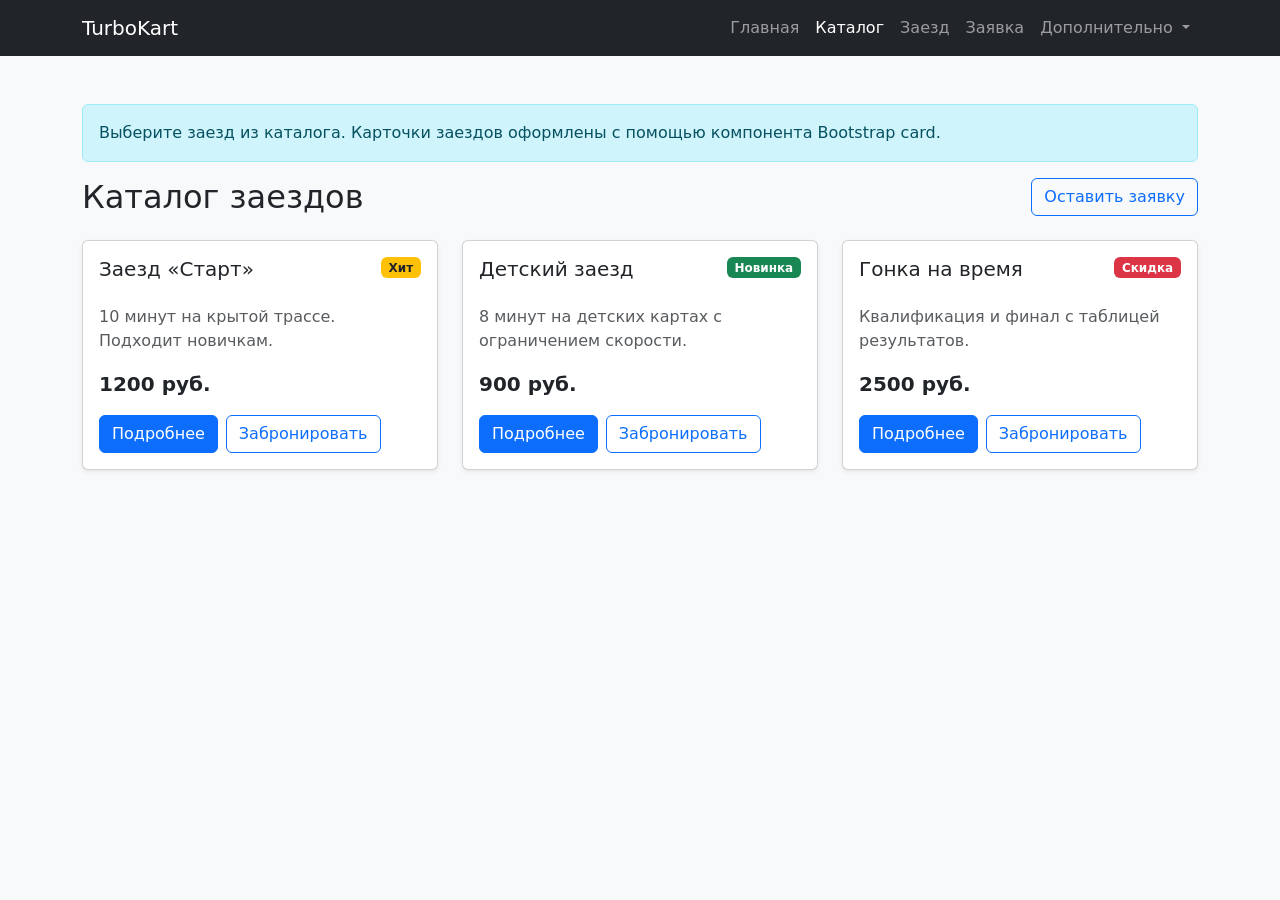
==== catalog.html @ 8044ff86 "feat: add Bootstrap components pages" ====
<!DOCTYPE html>
<html lang="ru">
<head>
  <meta charset="UTF-8">
  <meta name="viewport" content="width=device-width, initial-scale=1.0">
  <title>Каталог — TurboKart</title>

  <link
    href="https://cdn.jsdelivr.net/npm/bootstrap@5.3.8/dist/css/bootstrap.min.css"
    rel="stylesheet"
  >
  <link rel="stylesheet" href="css/custom.css">
</head>
<body class="bg-light">
  <nav class="navbar navbar-expand-lg navbar-dark bg-dark">
    <div class="container">
      <a class="navbar-brand" href="index.html">TurboKart</a>

      <button
        class="navbar-toggler"
        type="button"
        data-bs-toggle="collapse"
        data-bs-target="#mainNavbar"
        aria-controls="mainNavbar"
        aria-expanded="false"
        aria-label="Переключить навигацию"
      >
        <span class="navbar-toggler-icon"></span>
      </button>

      <div class="collapse navbar-collapse" id="mainNavbar">
        <ul class="navbar-nav ms-auto">
          <li class="nav-item">
            <a class="nav-link" href="index.html">Главная</a>
          </li>
          <li class="nav-item">
            <a class="nav-link active" aria-current="page" href="catalog.html">Каталог</a>
          </li>
          <li class="nav-item">
            <a class="nav-link" href="product.html">Заезд</a>
          </li>
          <li class="nav-item">
            <a class="nav-link" href="order.html">Заявка</a>
          </li>

          <li class="nav-item dropdown">
            <a
              class="nav-link dropdown-toggle"
              href="#"
              role="button"
              data-bs-toggle="dropdown"
              aria-expanded="false"
            >
              Дополнительно
            </a>
            <ul class="dropdown-menu">
              <li><a class="dropdown-item" href="catalog.html">Все заезды</a></li>
              <li><a class="dropdown-item" href="order.html">Оформить заявку</a></li>
              <li><a class="dropdown-item" href="index.html#popular">Популярное</a></li>
            </ul>
          </li>
        </ul>
      </div>
    </div>
  </nav>

  <main class="container my-5">
    <div class="alert alert-info" role="alert">
      Выберите заезд из каталога. Карточки заездов оформлены с помощью компонента Bootstrap card.
    </div>

    <div class="d-flex justify-content-between align-items-center mb-4">
      <h1 class="h2 mb-0">Каталог заездов</h1>
      <a class="btn btn-outline-primary" href="order.html">
        Оставить заявку
      </a>
    </div>

    <div class="row g-4">
        <div class="col-12 col-md-6 col-lg-4">
          <div class="card h-100 shadow-sm">
            <div class="card-body d-flex flex-column">
              <div class="d-flex justify-content-between align-items-start mb-3">
                <h2 class="card-title h5">Заезд «Старт»</h2>
                <span class="badge bg-warning text-dark">Хит</span>
              </div>

              <p class="card-text text-muted">
                10 минут на крытой трассе. Подходит новичкам.
              </p>

              <p class="fw-bold fs-5 mt-auto">1200 руб.</p>

              <div class="d-flex gap-2">
                <a class="btn btn-primary" href="product.html">Подробнее</a>
                <button
                  class="btn btn-outline-primary"
                  type="button"
                  data-bs-toggle="modal"
                  data-bs-target="#orderModal"
                >
                  Забронировать
                </button>
              </div>
            </div>
          </div>
        </div>
        <div class="col-12 col-md-6 col-lg-4">
          <div class="card h-100 shadow-sm">
            <div class="card-body d-flex flex-column">
              <div class="d-flex justify-content-between align-items-start mb-3">
                <h2 class="card-title h5">Детский заезд</h2>
                <span class="badge bg-success">Новинка</span>
              </div>

              <p class="card-text text-muted">
                8 минут на детских картах с ограничением скорости.
              </p>

              <p class="fw-bold fs-5 mt-auto">900 руб.</p>

              <div class="d-flex gap-2">
                <a class="btn btn-primary" href="product.html">Подробнее</a>
                <button
                  class="btn btn-outline-primary"
                  type="button"
                  data-bs-toggle="modal"
                  data-bs-target="#orderModal"
                >
                  Забронировать
                </button>
              </div>
            </div>
          </div>
        </div>
        <div class="col-12 col-md-6 col-lg-4">
          <div class="card h-100 shadow-sm">
            <div class="card-body d-flex flex-column">
              <div class="d-flex justify-content-between align-items-start mb-3">
                <h2 class="card-title h5">Гонка на время</h2>
                <span class="badge bg-danger">Скидка</span>
              </div>

              <p class="card-text text-muted">
                Квалификация и финал с таблицей результатов.
              </p>

              <p class="fw-bold fs-5 mt-auto">2500 руб.</p>

              <div class="d-flex gap-2">
                <a class="btn btn-primary" href="product.html">Подробнее</a>
                <button
                  class="btn btn-outline-primary"
                  type="button"
                  data-bs-toggle="modal"
                  data-bs-target="#orderModal"
                >
                  Забронировать
                </button>
              </div>
            </div>
          </div>
        </div>
    </div>
  </main>

  <div
    class="modal fade"
    id="orderModal"
    tabindex="-1"
    aria-labelledby="orderModalLabel"
    aria-hidden="true"
  >
    <div class="modal-dialog">
      <div class="modal-content">
        <div class="modal-header">
          <h2 class="modal-title h5" id="orderModalLabel">
            Быстрая заявка
          </h2>
          <button
            type="button"
            class="btn-close"
            data-bs-dismiss="modal"
            aria-label="Закрыть"
          ></button>
        </div>

        <div class="modal-body">
          <p class="text-muted">
            Оставьте контактные данные, и администратор свяжется с вами для подтверждения заезда.
          </p>

          <form>
            <div class="mb-3">
              <label for="modal-name" class="form-label">Имя</label>
              <input id="modal-name" type="text" class="form-control" required>
            </div>

            <div class="mb-3">
              <label for="modal-phone" class="form-label">Телефон</label>
              <input id="modal-phone" type="tel" class="form-control" required>
            </div>

            <div class="form-check mb-3">
              <input id="modal-agree" class="form-check-input" type="checkbox" required>
              <label class="form-check-label" for="modal-agree">
                Согласен на обработку данных
              </label>
            </div>
          </form>
        </div>

        <div class="modal-footer">
          <button type="button" class="btn btn-secondary" data-bs-dismiss="modal">
            Закрыть
          </button>
          <button type="button" class="btn btn-primary">
            Отправить
          </button>
        </div>
      </div>
    </div>
  </div>

  <script
    src="https://cdn.jsdelivr.net/npm/bootstrap@5.3.8/dist/js/bootstrap.bundle.min.js">
  </script>
</body>
</html>
---- css/custom.css ----
body {
  min-height: 100vh;
}

.placeholder-box {
  min-height: 240px;
}

.placeholder-image {
  min-height: 320px;
}

.card-img-top {
  height: 180px;
  object-fit: cover;
}
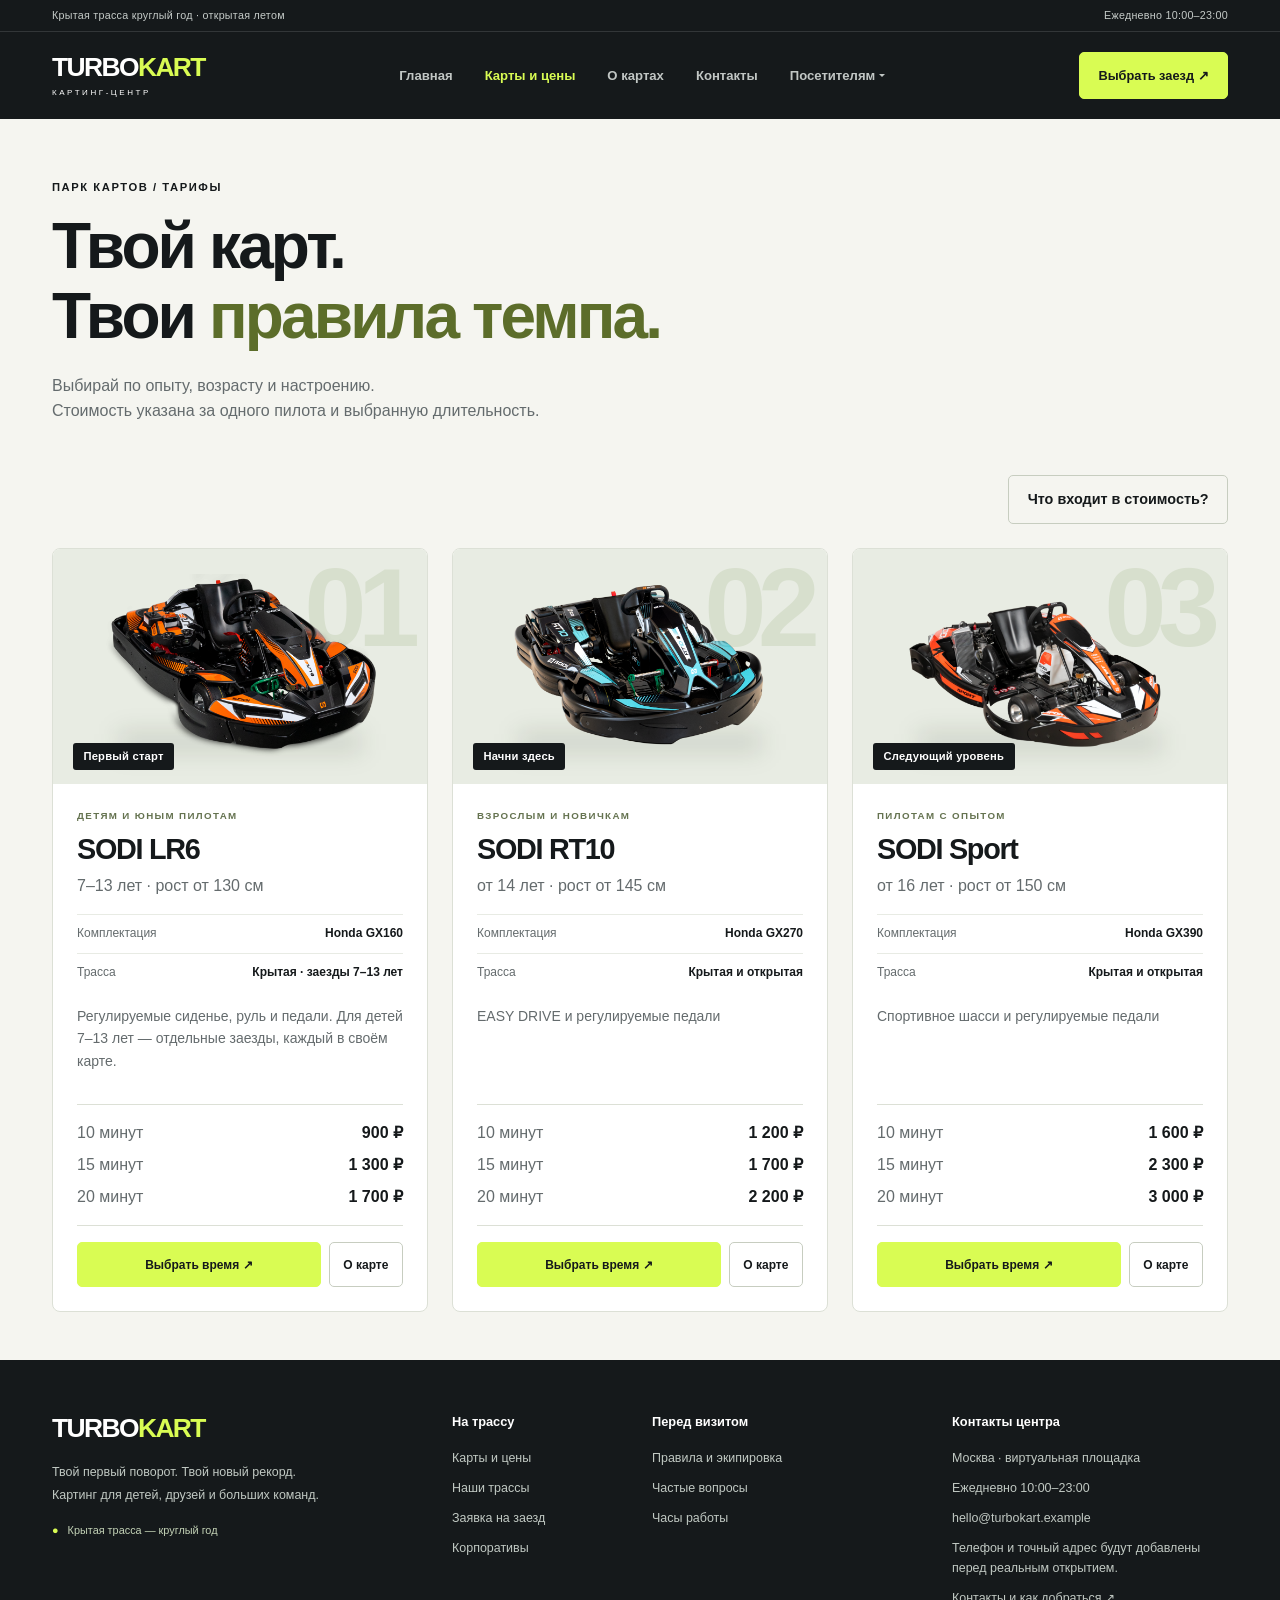
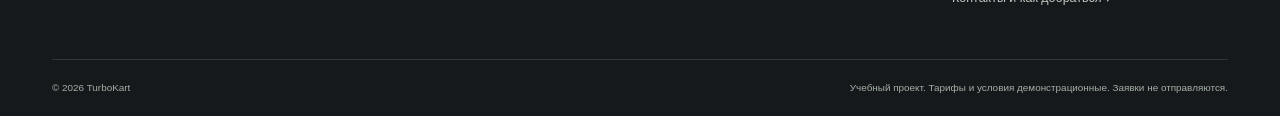
==== commit 20ebeeb5: "Доработать TurboKart: страницы, оформление и форму заявки" ====
--- a/catalog.html
+++ b/catalog.html
@@ -1,229 +1,254 @@
 <!DOCTYPE html>
 <html lang="ru">
 <head>
-  <meta charset="UTF-8">
-  <meta name="viewport" content="width=device-width, initial-scale=1.0">
-  <title>Каталог — TurboKart</title>
-
-  <link
-    href="https://cdn.jsdelivr.net/npm/bootstrap@5.3.8/dist/css/bootstrap.min.css"
-    rel="stylesheet"
-  >
-  <link rel="stylesheet" href="css/custom.css">
+<meta charset="UTF-8">
+<meta name="viewport" content="width=device-width, initial-scale=1">
+<meta name="description" content="TurboKart — карты для детей и взрослых, трассы и понятные тарифы за время заезда. Учебный проект.">
+<title>Карты и цены — TurboKart</title>
+<link rel="stylesheet" href="https://cdn.jsdelivr.net/npm/bootstrap@5.3.8/dist/css/bootstrap.min.css">
+<link rel="stylesheet" href="css/custom.css?v=20261109f">
 </head>
-<body class="bg-light">
-  <nav class="navbar navbar-expand-lg navbar-dark bg-dark">
-    <div class="container">
-      <a class="navbar-brand" href="index.html">TurboKart</a>
-
-      <button
-        class="navbar-toggler"
-        type="button"
-        data-bs-toggle="collapse"
-        data-bs-target="#mainNavbar"
-        aria-controls="mainNavbar"
-        aria-expanded="false"
-        aria-label="Переключить навигацию"
-      >
-        <span class="navbar-toggler-icon"></span>
-      </button>
-
-      <div class="collapse navbar-collapse" id="mainNavbar">
-        <ul class="navbar-nav ms-auto">
-          <li class="nav-item">
-            <a class="nav-link" href="index.html">Главная</a>
-          </li>
-          <li class="nav-item">
-            <a class="nav-link active" aria-current="page" href="catalog.html">Каталог</a>
-          </li>
-          <li class="nav-item">
-            <a class="nav-link" href="product.html">Заезд</a>
-          </li>
-          <li class="nav-item">
-            <a class="nav-link" href="order.html">Заявка</a>
-          </li>
-
-          <li class="nav-item dropdown">
-            <a
-              class="nav-link dropdown-toggle"
-              href="#"
-              role="button"
-              data-bs-toggle="dropdown"
-              aria-expanded="false"
-            >
-              Дополнительно
-            </a>
-            <ul class="dropdown-menu">
-              <li><a class="dropdown-item" href="catalog.html">Все заезды</a></li>
-              <li><a class="dropdown-item" href="order.html">Оформить заявку</a></li>
-              <li><a class="dropdown-item" href="index.html#popular">Популярное</a></li>
-            </ul>
-          </li>
-        </ul>
-      </div>
-    </div>
-  </nav>
-
-  <main class="container my-5">
-    <div class="alert alert-info" role="alert">
-      Выберите заезд из каталога. Карточки заездов оформлены с помощью компонента Bootstrap card.
-    </div>
-
-    <div class="d-flex justify-content-between align-items-center mb-4">
-      <h1 class="h2 mb-0">Каталог заездов</h1>
-      <a class="btn btn-outline-primary" href="order.html">
-        Оставить заявку
-      </a>
-    </div>
-
-    <div class="row g-4">
-        <div class="col-12 col-md-6 col-lg-4">
-          <div class="card h-100 shadow-sm">
-            <div class="card-body d-flex flex-column">
-              <div class="d-flex justify-content-between align-items-start mb-3">
-                <h2 class="card-title h5">Заезд «Старт»</h2>
-                <span class="badge bg-warning text-dark">Хит</span>
-              </div>
-
-              <p class="card-text text-muted">
-                10 минут на крытой трассе. Подходит новичкам.
-              </p>
-
-              <p class="fw-bold fs-5 mt-auto">1200 руб.</p>
-
-              <div class="d-flex gap-2">
-                <a class="btn btn-primary" href="product.html">Подробнее</a>
-                <button
-                  class="btn btn-outline-primary"
-                  type="button"
-                  data-bs-toggle="modal"
-                  data-bs-target="#orderModal"
-                >
-                  Забронировать
-                </button>
-              </div>
-            </div>
-          </div>
-        </div>
-        <div class="col-12 col-md-6 col-lg-4">
-          <div class="card h-100 shadow-sm">
-            <div class="card-body d-flex flex-column">
-              <div class="d-flex justify-content-between align-items-start mb-3">
-                <h2 class="card-title h5">Детский заезд</h2>
-                <span class="badge bg-success">Новинка</span>
-              </div>
-
-              <p class="card-text text-muted">
-                8 минут на детских картах с ограничением скорости.
-              </p>
-
-              <p class="fw-bold fs-5 mt-auto">900 руб.</p>
-
-              <div class="d-flex gap-2">
-                <a class="btn btn-primary" href="product.html">Подробнее</a>
-                <button
-                  class="btn btn-outline-primary"
-                  type="button"
-                  data-bs-toggle="modal"
-                  data-bs-target="#orderModal"
-                >
-                  Забронировать
-                </button>
-              </div>
-            </div>
-          </div>
-        </div>
-        <div class="col-12 col-md-6 col-lg-4">
-          <div class="card h-100 shadow-sm">
-            <div class="card-body d-flex flex-column">
-              <div class="d-flex justify-content-between align-items-start mb-3">
-                <h2 class="card-title h5">Гонка на время</h2>
-                <span class="badge bg-danger">Скидка</span>
-              </div>
-
-              <p class="card-text text-muted">
-                Квалификация и финал с таблицей результатов.
-              </p>
-
-              <p class="fw-bold fs-5 mt-auto">2500 руб.</p>
-
-              <div class="d-flex gap-2">
-                <a class="btn btn-primary" href="product.html">Подробнее</a>
-                <button
-                  class="btn btn-outline-primary"
-                  type="button"
-                  data-bs-toggle="modal"
-                  data-bs-target="#orderModal"
-                >
-                  Забронировать
-                </button>
-              </div>
-            </div>
-          </div>
-        </div>
-    </div>
-  </main>
-
-  <div
-    class="modal fade"
-    id="orderModal"
-    tabindex="-1"
-    aria-labelledby="orderModalLabel"
-    aria-hidden="true"
-  >
-    <div class="modal-dialog">
-      <div class="modal-content">
-        <div class="modal-header">
-          <h2 class="modal-title h5" id="orderModalLabel">
-            Быстрая заявка
-          </h2>
-          <button
-            type="button"
-            class="btn-close"
-            data-bs-dismiss="modal"
-            aria-label="Закрыть"
-          ></button>
-        </div>
-
-        <div class="modal-body">
-          <p class="text-muted">
-            Оставьте контактные данные, и администратор свяжется с вами для подтверждения заезда.
-          </p>
-
-          <form>
-            <div class="mb-3">
-              <label for="modal-name" class="form-label">Имя</label>
-              <input id="modal-name" type="text" class="form-control" required>
-            </div>
-
-            <div class="mb-3">
-              <label for="modal-phone" class="form-label">Телефон</label>
-              <input id="modal-phone" type="tel" class="form-control" required>
-            </div>
-
-            <div class="form-check mb-3">
-              <input id="modal-agree" class="form-check-input" type="checkbox" required>
-              <label class="form-check-label" for="modal-agree">
-                Согласен на обработку данных
-              </label>
-            </div>
-          </form>
-        </div>
-
-        <div class="modal-footer">
-          <button type="button" class="btn btn-secondary" data-bs-dismiss="modal">
-            Закрыть
-          </button>
-          <button type="button" class="btn btn-primary">
-            Отправить
-          </button>
-        </div>
-      </div>
-    </div>
-  </div>
-
-  <script
-    src="https://cdn.jsdelivr.net/npm/bootstrap@5.3.8/dist/js/bootstrap.bundle.min.js">
-  </script>
+<body>
+<a class="skip-link" href="#main">К содержанию</a>
+<header class="site-header">
+<div class="topline">
+<div class="container d-flex flex-wrap justify-content-between gap-2">
+<span>Крытая трасса круглый год · открытая летом</span>
+<span>Ежедневно 10:00–23:00</span>
+</div>
+</div>
+<nav class="navbar navbar-expand-lg navbar-dark">
+<div class="container">
+<a class="navbar-brand brand" href="index.html">TURBO<span>KART</span>
+<small>КАРТИНГ-ЦЕНТР</small>
+</a>
+<button class="navbar-toggler" type="button" data-bs-toggle="collapse" data-bs-target="#mainNavbar" aria-controls="mainNavbar" aria-expanded="false" aria-label="Открыть меню">
+<span class="navbar-toggler-icon">
+</span>
+</button>
+<div class="collapse navbar-collapse" id="mainNavbar">
+<ul class="navbar-nav mx-auto gap-lg-3">
+<li class="nav-item">
+<a class="nav-link "  href="index.html">Главная</a>
+</li>
+<li class="nav-item">
+<a class="nav-link active" aria-current=page href="catalog.html">Карты и цены</a>
+</li>
+<li class="nav-item">
+<a class="nav-link "  href="product.html">О картах</a>
+</li>
+<li class="nav-item">
+<a class="nav-link "  href="contacts.html">Контакты</a>
+</li>
+<li class="nav-item dropdown">
+<button class="nav-link dropdown-toggle" type="button" data-bs-toggle="dropdown" aria-expanded="false">Посетителям</button>
+<ul class="dropdown-menu">
+<li>
+<a class="dropdown-item" href="index.html#tracks">Трассы</a>
+</li>
+<li>
+<a class="dropdown-item" href="contacts.html#rules">Правила и вопросы</a>
+</li>
+<li>
+<a class="dropdown-item" href="contacts.html#schedule">Часы работы</a>
+</li>
+</ul>
+</li>
+</ul>
+<a class="btn btn-primary" href="order.html">Выбрать заезд <span aria-hidden="true">↗</span>
+</a>
+</div>
+</div>
+</nav>
+</header>
+<main id="main">
+<section class="page-intro container">
+<p class="eyebrow">ПАРК КАРТОВ / ТАРИФЫ</p>
+<h1>Твой карт.<br>Твои <span>правила темпа.</span>
+</h1>
+<p class="lead text-secondary">Выбирай по опыту, возрасту и настроению.<br>Стоимость указана за одного пилота и выбранную длительность.</p>
+</section>
+<section class="container pb-5" id="prices">
+<div class="d-flex justify-content-end mb-4">
+<button type="button" class="btn btn-outline-dark" data-bs-toggle="modal" data-bs-target="#includedModal">Что входит в стоимость?</button>
+</div>
+<div class="row g-4">
+<div class="col-12 col-md-6 col-lg-4">
+<article class="card kart-card h-100" id="kart-lr6">
+<div class="kart-visual d-flex align-items-center justify-content-center">
+<span class="kart-number" aria-hidden="true">01</span>
+<img src="images/sodi-lr6.png" alt="SODI LR6, прокатный карт" loading="lazy">
+<span class="badge kart-badge">Первый старт</span>
+</div>
+<div class="card-body p-4 d-flex flex-column">
+<p class="eyebrow">Детям и юным пилотам</p>
+<h3 class="card-title">SODI LR6</h3>
+<p class="text-secondary">7–13 лет · рост от 130 см</p>
+<dl class="kart-specs">
+<div>
+<dt>Комплектация</dt>
+<dd>Honda GX160</dd>
+</div>
+<div>
+<dt>Трасса</dt>
+<dd>Крытая · заезды 7–13 лет</dd>
+</div>
+</dl>
+<p class="card-text small text-secondary">Регулируемые сиденье, руль и педали. Для детей 7–13 лет — отдельные заезды, каждый в своём карте.</p>
+<div class="mt-auto">
+<dl class="card-tariffs" aria-label="Стоимость за одного пилота">
+<div class="d-flex justify-content-between gap-2"><dt>10 минут</dt><dd data-price-kart="lr6" data-price-duration="10">900 ₽</dd></div>
+<div class="d-flex justify-content-between gap-2"><dt>15 минут</dt><dd data-price-kart="lr6" data-price-duration="15">1 300 ₽</dd></div>
+<div class="d-flex justify-content-between gap-2"><dt>20 минут</dt><dd data-price-kart="lr6" data-price-duration="20">1 700 ₽</dd></div>
+</dl>
+<div class="d-flex gap-2">
+<a class="btn btn-primary flex-grow-1" href="order.html?kart=lr6">Выбрать время ↗</a>
+<a class="btn btn-outline-dark" href="product.html?kart=lr6">О карте</a>
+</div>
+</div>
+</div>
+</article>
+</div>
+<div class="col-12 col-md-6 col-lg-4">
+<article class="card kart-card h-100" id="kart-rt10">
+<div class="kart-visual d-flex align-items-center justify-content-center">
+<span class="kart-number" aria-hidden="true">02</span>
+<img src="images/sodi-rt10.png" alt="SODI RT10, прокатный карт" loading="lazy">
+<span class="badge kart-badge">Начни здесь</span>
+</div>
+<div class="card-body p-4 d-flex flex-column">
+<p class="eyebrow">Взрослым и новичкам</p>
+<h3 class="card-title">SODI RT10</h3>
+<p class="text-secondary">от 14 лет · рост от 145 см</p>
+<dl class="kart-specs">
+<div>
+<dt>Комплектация</dt>
+<dd>Honda GX270</dd>
+</div>
+<div>
+<dt>Трасса</dt>
+<dd>Крытая и открытая</dd>
+</div>
+</dl>
+<p class="card-text small text-secondary">EASY DRIVE и регулируемые педали</p>
+<div class="mt-auto">
+<dl class="card-tariffs" aria-label="Стоимость за одного пилота">
+<div class="d-flex justify-content-between gap-2"><dt>10 минут</dt><dd data-price-kart="rt10" data-price-duration="10">1 200 ₽</dd></div>
+<div class="d-flex justify-content-between gap-2"><dt>15 минут</dt><dd data-price-kart="rt10" data-price-duration="15">1 700 ₽</dd></div>
+<div class="d-flex justify-content-between gap-2"><dt>20 минут</dt><dd data-price-kart="rt10" data-price-duration="20">2 200 ₽</dd></div>
+</dl>
+<div class="d-flex gap-2">
+<a class="btn btn-primary flex-grow-1" href="order.html?kart=rt10">Выбрать время ↗</a>
+<a class="btn btn-outline-dark" href="product.html?kart=rt10">О карте</a>
+</div>
+</div>
+</div>
+</article>
+</div>
+<div class="col-12 col-md-6 col-lg-4">
+<article class="card kart-card h-100" id="kart-sport">
+<div class="kart-visual d-flex align-items-center justify-content-center">
+<span class="kart-number" aria-hidden="true">03</span>
+<img src="images/sodi-sport.png" alt="SODI Sport, прокатный карт" loading="lazy">
+<span class="badge kart-badge">Следующий уровень</span>
+</div>
+<div class="card-body p-4 d-flex flex-column">
+<p class="eyebrow">Пилотам с опытом</p>
+<h3 class="card-title">SODI Sport</h3>
+<p class="text-secondary">от 16 лет · рост от 150 см</p>
+<dl class="kart-specs">
+<div>
+<dt>Комплектация</dt>
+<dd>Honda GX390</dd>
+</div>
+<div>
+<dt>Трасса</dt>
+<dd>Крытая и открытая</dd>
+</div>
+</dl>
+<p class="card-text small text-secondary">Спортивное шасси и регулируемые педали</p>
+<div class="mt-auto">
+<dl class="card-tariffs" aria-label="Стоимость за одного пилота">
+<div class="d-flex justify-content-between gap-2"><dt>10 минут</dt><dd data-price-kart="sport" data-price-duration="10">1 600 ₽</dd></div>
+<div class="d-flex justify-content-between gap-2"><dt>15 минут</dt><dd data-price-kart="sport" data-price-duration="15">2 300 ₽</dd></div>
+<div class="d-flex justify-content-between gap-2"><dt>20 минут</dt><dd data-price-kart="sport" data-price-duration="20">3 000 ₽</dd></div>
+</dl>
+<div class="d-flex gap-2">
+<a class="btn btn-primary flex-grow-1" href="order.html?kart=sport">Выбрать время ↗</a>
+<a class="btn btn-outline-dark" href="product.html?kart=sport">О карте</a>
+</div>
+</div>
+</div>
+</article>
+</div>
+</div>
+</section>
+<div class="modal fade" id="includedModal" tabindex="-1" aria-labelledby="includedTitle" aria-hidden="true">
+<div class="modal-dialog modal-dialog-centered">
+<div class="modal-content">
+<div class="modal-header">
+<h2 class="modal-title fs-4" id="includedTitle">На старт — без лишних забот</h2>
+<button class="btn-close" data-bs-dismiss="modal" aria-label="Закрыть" type="button">
+</button>
+</div>
+<div class="modal-body">
+<ul class="included-list">
+<li>Заезд на выбранном карте в течение 10, 15 или 20 минут.</li>
+<li>Инструктаж и настройка посадки перед заездом.</li>
+<li>Шлем и необходимая защитная экипировка.</li>
+</ul>
+<p>Инструктаж не сокращает оплаченные минуты на трассе. Приезжайте за 20 минут до старта.</p>
+</div>
+<div class="modal-footer">
+<a class="btn btn-primary" href="order.html">Выбрать заезд</a>
+</div>
+</div>
+</div>
+</div>
+</main>
+<footer class="site-footer">
+<div class="container">
+<div class="row g-4">
+<div class="col-12 col-lg-4">
+<a class="brand footer-brand" href="index.html">TURBO<span>KART</span>
+</a>
+<p class="mt-3 footer-description">Твой первый поворот. Твой новый рекорд.<br>Картинг для детей, друзей и больших команд.</p>
+<span class="availability">
+<span aria-hidden="true">●</span> Крытая трасса — круглый год</span>
+</div>
+<div class="col-6 col-lg-2">
+<h2>На трассу</h2>
+<a href="catalog.html">Карты и цены</a>
+<a href="index.html#tracks">Наши трассы</a>
+<a href="order.html">Заявка на заезд</a>
+<a href="index.html#events">Корпоративы</a>
+</div>
+<div class="col-6 col-lg-3">
+<h2>Перед визитом</h2>
+<a href="contacts.html#rules">Правила и экипировка</a>
+<a href="contacts.html#faq">Частые вопросы</a>
+<a href="contacts.html#schedule">Часы работы</a>
+</div>
+<div class="col-12 col-lg-3">
+<h2>Контакты центра</h2>
+<p>Москва · виртуальная площадка</p>
+<p>Ежедневно 10:00–23:00</p>
+<a href="mailto:hello@turbokart.example">hello@turbokart.example</a>
+<p class="small mt-2">Телефон и точный адрес будут добавлены перед реальным открытием.</p>
+<a href="contacts.html">Контакты и как добраться ↗</a>
+</div>
+</div>
+<div class="footer-bottom d-flex flex-wrap justify-content-between gap-2">
+<span>© 2026 TurboKart</span>
+<span>Учебный проект. Тарифы и условия демонстрационные. Заявки не отправляются.</span>
+</div>
+</div>
+</footer>
+<script src="https://cdn.jsdelivr.net/npm/bootstrap@5.3.8/dist/js/bootstrap.bundle.min.js">
+</script>
+<script src="js/karts.js?v=20261109c">
+</script>
+<script src="js/main.js?v=20261109d">
+</script>
 </body>
-</html>
+</html>
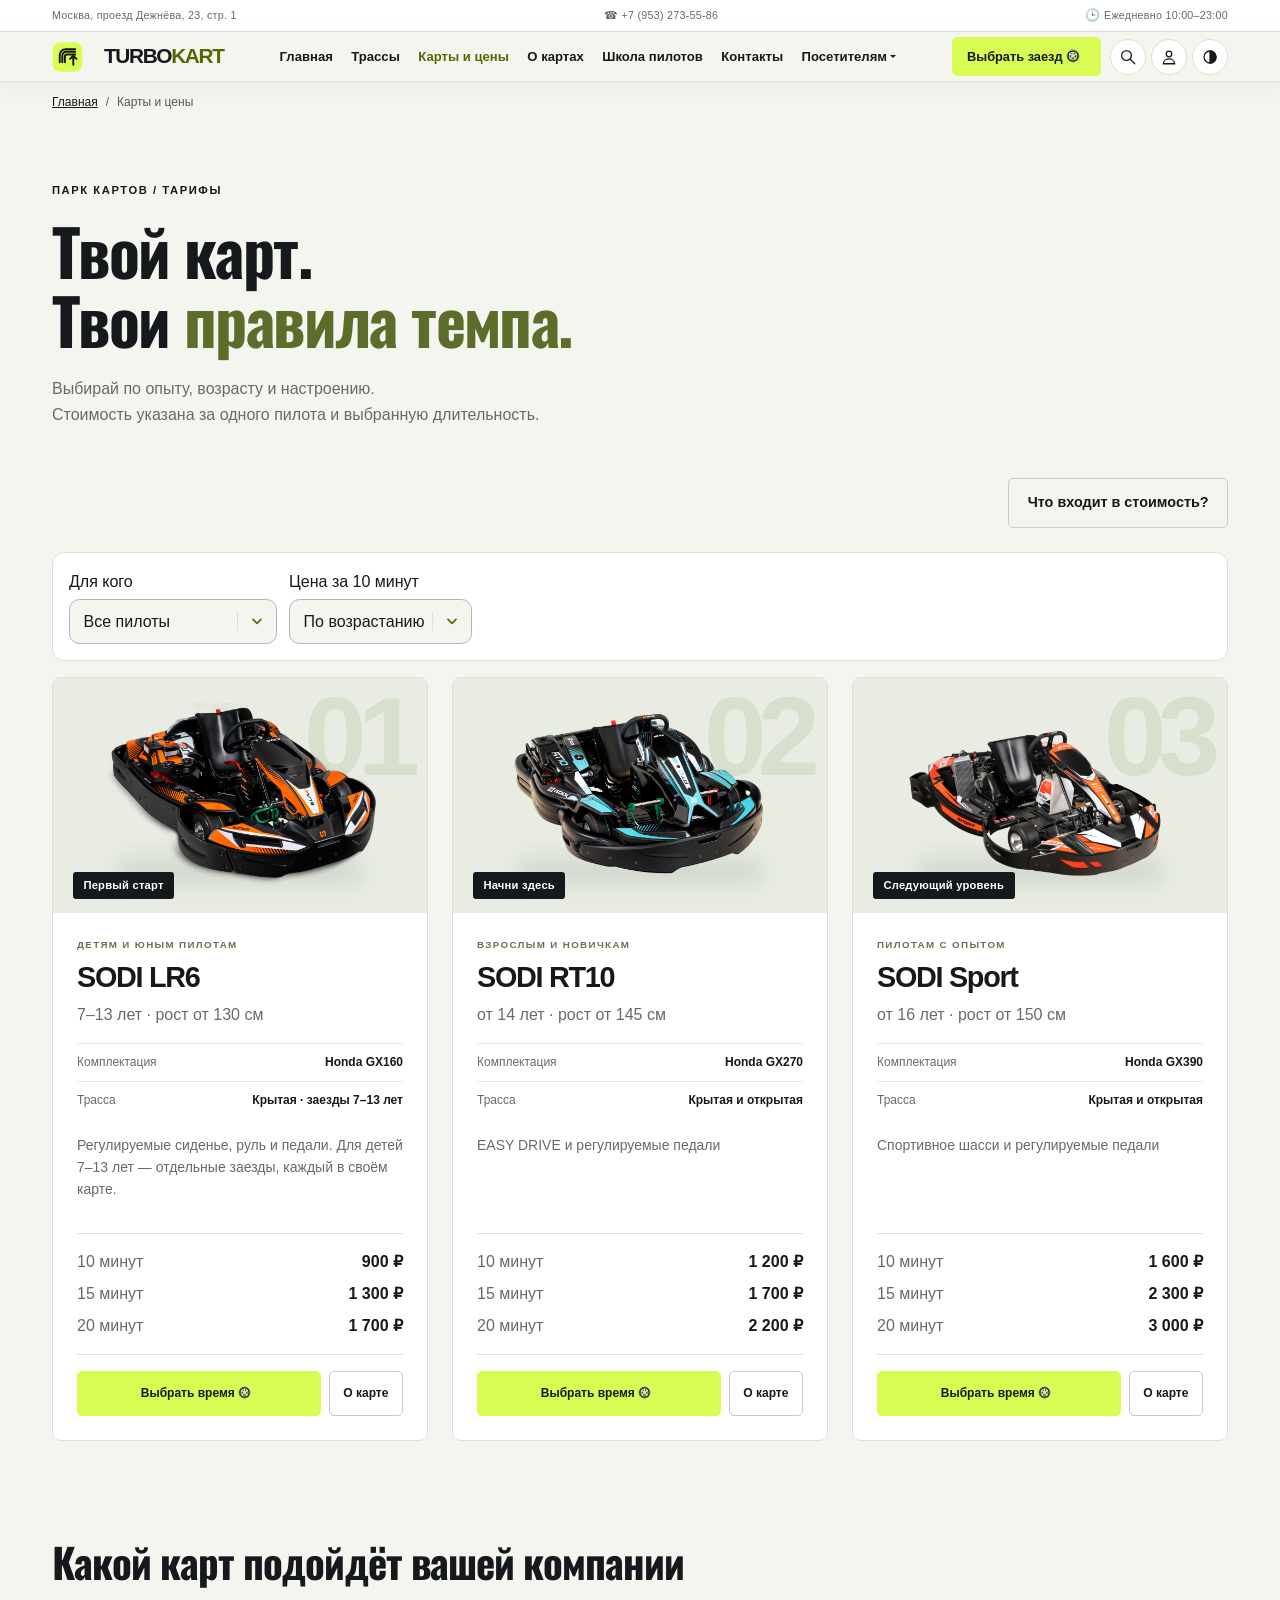
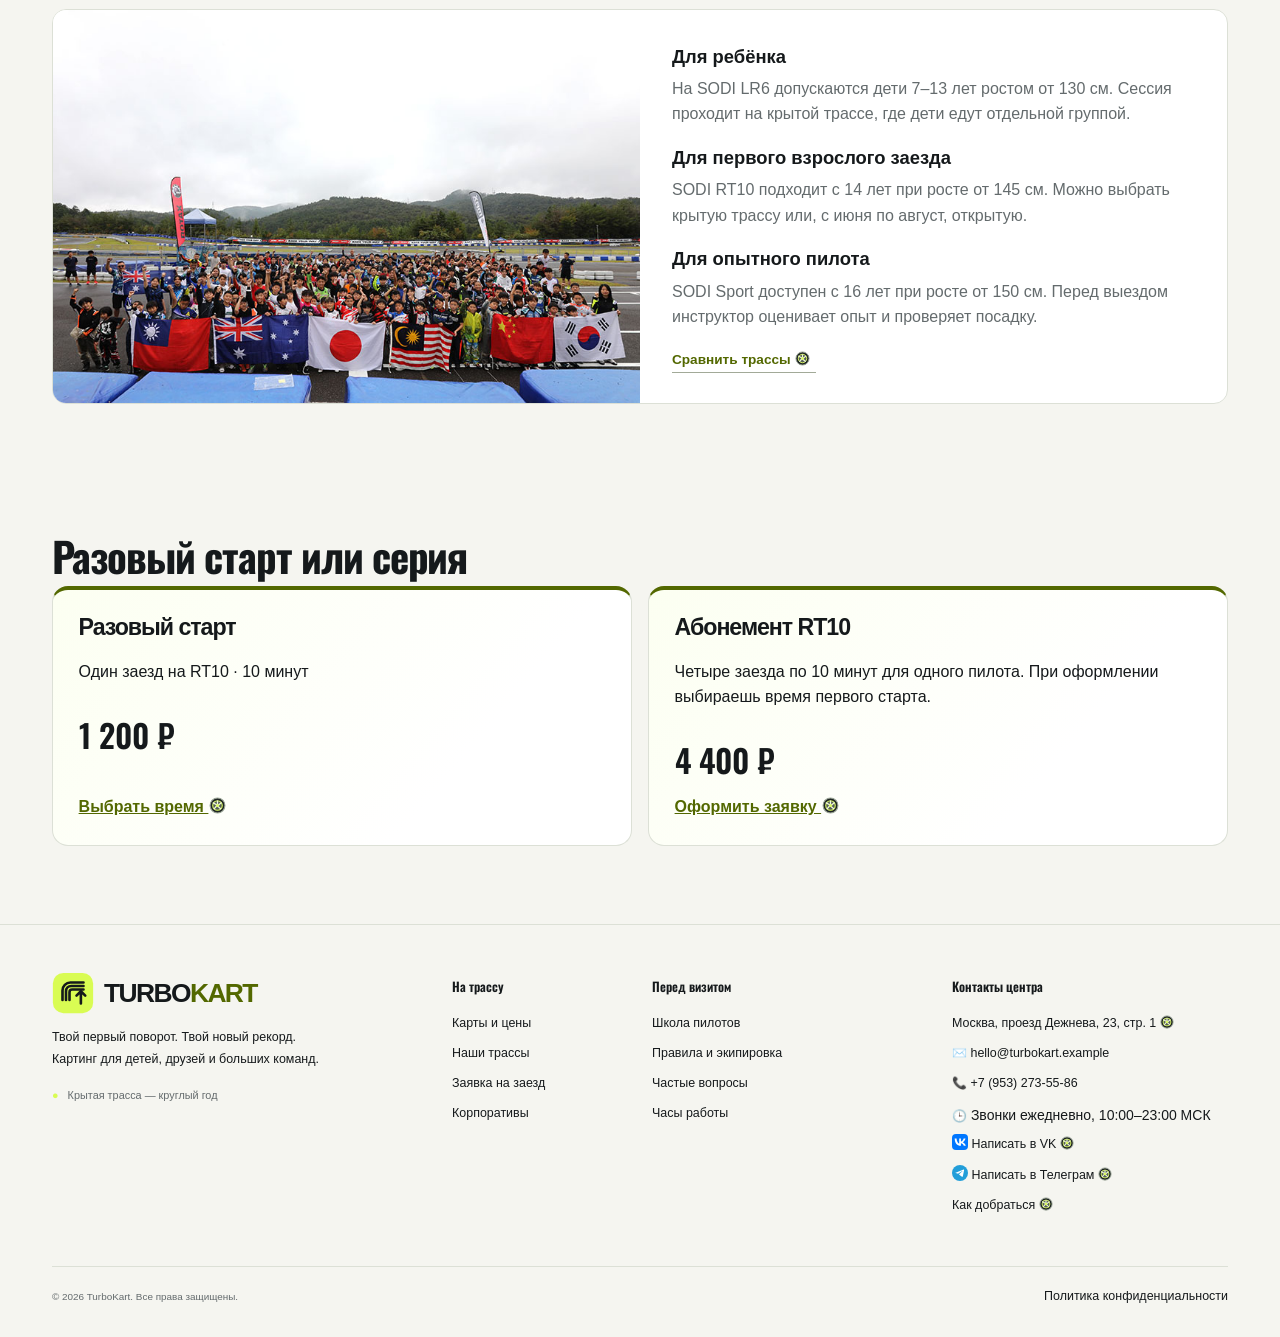
==== commit d23eb2c0: "Обновить страницы TurboKart, кабинет пилота и оформление заездов" ====
--- a/catalog.html
+++ b/catalog.html
@@ -6,22 +6,23 @@
 <meta name="description" content="TurboKart — карты для детей и взрослых, трассы и понятные тарифы за время заезда. Учебный проект.">
 <title>Карты и цены — TurboKart</title>
 <link rel="stylesheet" href="https://cdn.jsdelivr.net/npm/bootstrap@5.3.8/dist/css/bootstrap.min.css">
-<link rel="stylesheet" href="css/custom.css?v=20261109f">
+<link rel="stylesheet" href="css/custom.css?v=20261112">
+<link rel="stylesheet" href="css/racing.css?v=3">
 </head>
 <body>
 <a class="skip-link" href="#main">К содержанию</a>
-<header class="site-header">
 <div class="topline">
 <div class="container d-flex flex-wrap justify-content-between gap-2">
-<span>Крытая трасса круглый год · открытая летом</span>
-<span>Ежедневно 10:00–23:00</span>
-</div>
-</div>
-<nav class="navbar navbar-expand-lg navbar-dark">
+<a href="contacts.html#location">Москва, проезд Дежнёва, 23, стр. 1</a><a href="tel:+79532735586">☎ +7 (953) 273-55-86</a>
+<span><span class="contact-icon" aria-hidden="true">🕒</span>&nbsp;Ежедневно 10:00–23:00</span>
+</div>
+</div>
+<header class="site-header"><nav class="navbar navbar-expand-xl">
 <div class="container">
-<a class="navbar-brand brand" href="index.html">TURBO<span>KART</span>
+<a class="navbar-brand brand" href="index.html"><img class="brand-mark" src="images/turbokart-mark.svg" width="42" height="42" alt="">TURBO<span>KART</span>
 <small>КАРТИНГ-ЦЕНТР</small>
 </a>
+<div class="nav-tools"><button type="button" data-panel="site-search" title="Поиск" aria-label="Поиск"><svg aria-hidden="true" viewBox="0 0 24 24" fill="none" stroke="currentColor" stroke-width="1.7" stroke-linecap="round"><circle cx="10" cy="10" r="6.5"/><path d="m15 15 6 6"/></svg></button><a href="pilot.html" title="Кабинет пилота" aria-label="Кабинет пилота"><svg aria-hidden="true" viewBox="0 0 24 24" fill="none" stroke="currentColor" stroke-width="1.7" stroke-linecap="round"><circle cx="12" cy="8" r="3.7"/><path d="M4.5 21c0-8.5 15-8.5 15 0z"/></svg></a><button type="button" id="theme-switch" role="switch" aria-checked="false" aria-label="Тёмная тема" title="Переключить тему"><svg aria-hidden="true" viewBox="0 0 24 24" fill="none" stroke="currentColor" stroke-width="1.7" stroke-linecap="round"><circle cx="12" cy="12" r="8"/><path d="M12 4a8 8 0 0 1 0 16z" fill="currentColor"/></svg></button></div>
 <button class="navbar-toggler" type="button" data-bs-toggle="collapse" data-bs-target="#mainNavbar" aria-controls="mainNavbar" aria-expanded="false" aria-label="Открыть меню">
 <span class="navbar-toggler-icon">
 </span>
@@ -31,12 +32,14 @@
 <li class="nav-item">
 <a class="nav-link "  href="index.html">Главная</a>
 </li>
+<li class="nav-item"><a class="nav-link" href="tracks.html">Трассы</a></li>
 <li class="nav-item">
 <a class="nav-link active" aria-current=page href="catalog.html">Карты и цены</a>
 </li>
 <li class="nav-item">
 <a class="nav-link "  href="product.html">О картах</a>
 </li>
+<li class="nav-item"><a class="nav-link" href="school.html">Школа пилотов</a></li>
 <li class="nav-item">
 <a class="nav-link "  href="contacts.html">Контакты</a>
 </li>
@@ -44,24 +47,24 @@
 <button class="nav-link dropdown-toggle" type="button" data-bs-toggle="dropdown" aria-expanded="false">Посетителям</button>
 <ul class="dropdown-menu">
 <li>
-<a class="dropdown-item" href="index.html#tracks">Трассы</a>
+<a class="dropdown-item" href="contacts.html#rules">Правила и вопросы</a>
 </li>
 <li>
-<a class="dropdown-item" href="contacts.html#rules">Правила и вопросы</a>
-</li>
-<li>
+<a class="dropdown-item" href="contacts.html#location">Как добраться</a>
+</li><li>
 <a class="dropdown-item" href="contacts.html#schedule">Часы работы</a>
 </li>
 </ul>
 </li>
 </ul>
-<a class="btn btn-primary" href="order.html">Выбрать заезд <span aria-hidden="true">↗</span>
+<a class="btn btn-primary" href="order.html">Выбрать заезд <span class="link-wheel" aria-hidden="true"></span>
 </a>
 </div>
 </div>
 </nav>
 </header>
 <main id="main">
+<nav class="container site-crumbs" aria-label="Хлебные крошки"><ol class="breadcrumb"><li class="breadcrumb-item"><a href="index.html">Главная</a></li><li class="breadcrumb-item active" aria-current="page">Карты и цены</li></ol></nav>
 <section class="page-intro container">
 <p class="eyebrow">ПАРК КАРТОВ / ТАРИФЫ</p>
 <h1>Твой карт.<br>Твои <span>правила темпа.</span>
@@ -72,7 +75,8 @@
 <div class="d-flex justify-content-end mb-4">
 <button type="button" class="btn btn-outline-dark" data-bs-toggle="modal" data-bs-target="#includedModal">Что входит в стоимость?</button>
 </div>
-<div class="row g-4">
+<div class="tk-controls catalog-controls"><label>Для кого <select id="catalog-filter"><option value="all">Все пилоты</option><option value="lr6">Детям</option><option value="rt10">Новичкам от 14 лет</option><option value="sport">Опытным</option></select></label><label>Цена за 10 минут <select id="catalog-sort"><option value="1">По возрастанию</option><option value="-1">По убыванию</option></select></label></div>
+<div class="row g-4" id="kart-grid">
 <div class="col-12 col-md-6 col-lg-4">
 <article class="card kart-card h-100" id="kart-lr6">
 <div class="kart-visual d-flex align-items-center justify-content-center">
@@ -102,7 +106,7 @@
 <div class="d-flex justify-content-between gap-2"><dt>20 минут</dt><dd data-price-kart="lr6" data-price-duration="20">1 700 ₽</dd></div>
 </dl>
 <div class="d-flex gap-2">
-<a class="btn btn-primary flex-grow-1" href="order.html?kart=lr6">Выбрать время ↗</a>
+<a class="btn btn-primary flex-grow-1" href="order.html?kart=lr6">Выбрать время <span class="link-wheel" aria-hidden="true"></span></a>
 <a class="btn btn-outline-dark" href="product.html?kart=lr6">О карте</a>
 </div>
 </div>
@@ -138,7 +142,7 @@
 <div class="d-flex justify-content-between gap-2"><dt>20 минут</dt><dd data-price-kart="rt10" data-price-duration="20">2 200 ₽</dd></div>
 </dl>
 <div class="d-flex gap-2">
-<a class="btn btn-primary flex-grow-1" href="order.html?kart=rt10">Выбрать время ↗</a>
+<a class="btn btn-primary flex-grow-1" href="order.html?kart=rt10">Выбрать время <span class="link-wheel" aria-hidden="true"></span></a>
 <a class="btn btn-outline-dark" href="product.html?kart=rt10">О карте</a>
 </div>
 </div>
@@ -174,7 +178,7 @@
 <div class="d-flex justify-content-between gap-2"><dt>20 минут</dt><dd data-price-kart="sport" data-price-duration="20">3 000 ₽</dd></div>
 </dl>
 <div class="d-flex gap-2">
-<a class="btn btn-primary flex-grow-1" href="order.html?kart=sport">Выбрать время ↗</a>
+<a class="btn btn-primary flex-grow-1" href="order.html?kart=sport">Выбрать время <span class="link-wheel" aria-hidden="true"></span></a>
 <a class="btn btn-outline-dark" href="product.html?kart=sport">О карте</a>
 </div>
 </div>
@@ -205,12 +209,23 @@
 </div>
 </div>
 </div>
-</main>
+<section class="container race-guide">
+<h2>Какой карт подойдёт вашей компании</h2>
+<div class="guide-layout">
+<img class="guide-photo" src="images/race-gallery-9.jpg" alt="Участники картингового фестиваля" loading="lazy">
+<div class="guide-body"><dl>
+<dt>Для ребёнка</dt><dd>На SODI LR6 допускаются дети 7–13 лет ростом от 130 см. Сессия проходит на крытой трассе, где дети едут отдельной группой.</dd>
+<dt>Для первого взрослого заезда</dt><dd>SODI RT10 подходит с 14 лет при росте от 145 см. Можно выбрать крытую трассу или, с июня по август, открытую.</dd>
+<dt>Для опытного пилота</dt><dd>SODI Sport доступен с 16 лет при росте от 150 см. Перед выездом инструктор оценивает опыт и проверяет посадку.</dd>
+</dl>
+<a class="text-link" href="tracks.html">Сравнить трассы <span class="link-wheel" aria-hidden="true"></span></a>
+</div></div></section>
+<section class="container section" id="passes"><h2>Разовый старт или серия</h2><div class="tk-cards"><article><h3>Разовый старт</h3><p>Один заезд на RT10 · 10 минут</p><strong>1 200 ₽</strong><a href="order.html?kart=rt10">Выбрать время <span class="link-wheel" aria-hidden="true"></span></a></article><article><h3>Абонемент RT10</h3><p>Четыре заезда по 10 минут для одного пилота. При оформлении выбираешь время первого старта.</p><strong>4 400 ₽</strong><a href="order.html?plan=pass">Оформить заявку <span class="link-wheel" aria-hidden="true"></span></a></article></div></section></main>
 <footer class="site-footer">
 <div class="container">
 <div class="row g-4">
 <div class="col-12 col-lg-4">
-<a class="brand footer-brand" href="index.html">TURBO<span>KART</span>
+<a class="brand footer-brand" href="index.html"><img class="brand-mark" src="images/turbokart-mark.svg" width="42" height="42" alt="">TURBO<span>KART</span>
 </a>
 <p class="mt-3 footer-description">Твой первый поворот. Твой новый рекорд.<br>Картинг для детей, друзей и больших команд.</p>
 <span class="availability">
@@ -219,36 +234,40 @@
 <div class="col-6 col-lg-2">
 <h2>На трассу</h2>
 <a href="catalog.html">Карты и цены</a>
-<a href="index.html#tracks">Наши трассы</a>
+<a href="tracks.html">Наши трассы</a>
 <a href="order.html">Заявка на заезд</a>
 <a href="index.html#events">Корпоративы</a>
 </div>
 <div class="col-6 col-lg-3">
 <h2>Перед визитом</h2>
+<a href="school.html">Школа пилотов</a>
 <a href="contacts.html#rules">Правила и экипировка</a>
-<a href="contacts.html#faq">Частые вопросы</a>
+<a href="index.html#race-faq">Частые вопросы</a>
 <a href="contacts.html#schedule">Часы работы</a>
 </div>
 <div class="col-12 col-lg-3">
 <h2>Контакты центра</h2>
-<p>Москва · виртуальная площадка</p>
-<p>Ежедневно 10:00–23:00</p>
-<a href="mailto:hello@turbokart.example">hello@turbokart.example</a>
-<p class="small mt-2">Телефон и точный адрес будут добавлены перед реальным открытием.</p>
-<a href="contacts.html">Контакты и как добраться ↗</a>
+<a href="https://yandex.ru/maps/?ll=37.637686%2C55.869410&amp;pt=37.637686,55.869410&amp;z=17" target="_blank" rel="noopener">Москва, проезд Дежнева, 23, стр. 1 <span class="link-wheel" aria-hidden="true"></span></a>
+<a href="mailto:hello@turbokart.example"><span class="contact-icon" aria-hidden="true">✉️</span>&nbsp;hello@turbokart.example</a>
+<a href="tel:+79532735586"><span class="contact-icon" aria-hidden="true">📞</span>&nbsp;+7 (953) 273-55-86</a><small class="d-block mb-2"><span class="contact-icon" aria-hidden="true">🕒</span>&nbsp;Звонки ежедневно, 10:00–23:00 МСК</small>
+<a href="https://vk.ru/id331658652" target="_blank" rel="noopener noreferrer"><img class="social-icon" src="images/vk.svg" alt="" width="16" height="16">&nbsp;Написать в VK <span class="link-wheel" aria-hidden="true"></span></a>
+<a href="https://t.me/artemi_daa" target="_blank" rel="noopener noreferrer"><img class="social-icon" src="images/telegram.svg" alt="" width="16" height="16">&nbsp;Написать в Телеграм <span class="link-wheel" aria-hidden="true"></span></a>
+<a href="contacts.html#location">Как добраться <span class="link-wheel" aria-hidden="true"></span></a>
 </div>
 </div>
 <div class="footer-bottom d-flex flex-wrap justify-content-between gap-2">
-<span>© 2026 TurboKart</span>
-<span>Учебный проект. Тарифы и условия демонстрационные. Заявки не отправляются.</span>
+<span>© 2026 TurboKart. Все права защищены.</span>
+<a href="contacts.html#privacy">Политика конфиденциальности</a>
 </div>
 </div>
 </footer>
 <script src="https://cdn.jsdelivr.net/npm/bootstrap@5.3.8/dist/js/bootstrap.bundle.min.js">
 </script>
-<script src="js/karts.js?v=20261109c">
+<script src="js/karts.js?v=20261112">
 </script>
-<script src="js/main.js?v=20261109d">
+<script src="js/main.js?v=20261112b">
 </script>
+<dialog id="site-search" aria-labelledby="search-heading" class="tool-dialog"><form method="dialog"><button aria-label="Закрыть">×</button></form><h2 id="search-heading">Поиск по сайту</h2><label for="search-query">Страница или тема</label><input class="form-control" id="search-query" type="search" placeholder="Например, трассы"><p id="search-caption" aria-live="polite"></p><ul id="search-results"></ul></dialog>
+<script src="js/interface.js?v=10"></script>
 </body>
 </html>
--- a/css/racing.css
+++ b/css/racing.css
@@ -0,0 +1,272 @@
+@font-face {
+  font-family:Oswald; src:url("../fonts/oswald.ttf") format("truetype");
+  font-weight:200 700; font-display:swap;
+}
+:root { --display:Oswald,"Arial Narrow",sans-serif; --cut:24px; }
+body :is(h1,h2), .price-amount,.hero-stats strong,.driver-metrics dd {font-family:var(--display);letter-spacing:-.025em;}
+body main h2 {line-height:1.08;}
+.site-header {box-shadow:0 5px 28px #1017110b;}
+.navbar-brand.brand {letter-spacing:-.065em;}
+.topline a {text-decoration:none;}
+.footer-bottom {align-items:baseline;}
+.footer-bottom a {margin-inline-start:auto;text-align:right;}
+.start-grid {padding-block:clamp(1rem,3vw,3rem) 0;}
+.start-layout {display:grid;grid-template-columns:minmax(0, .86fr) minmax(0, 1.14fr);gap:clamp(1.2rem,4vw,4rem);align-items:stretch;}
+.start-copy {align-self:center;padding:1.2rem 0;}
+.start-location {display:flex;align-items:center;gap:.55rem;color:var(--muted);font-size:.77rem;font-weight:700;letter-spacing:.065em;text-transform:uppercase;}
+.start-location i {width:.65rem;height:.65rem;border-radius:50%;background:var(--brand-text);}
+.start-copy h1 {text-transform:uppercase;font-size:clamp(4rem,6.9vw,7.4rem);font-weight:650;line-height:.99;letter-spacing:-.045em;margin:1rem 0 1.45rem;}
+.start-copy h1 em {display:inline-block;color:var(--brand-text);font-style:normal;transform:skewX(-8deg);transform-origin:left bottom;}
+.start-copy > p:not(.start-location) {font-size:clamp(1rem,1.35vw,1.22rem);line-height:1.5;}
+.start-actions {display:flex;align-items:center;flex-wrap:wrap;gap:1.2rem;margin-top:1.5rem;}
+.start-visual {position:relative;isolation:isolate;overflow:hidden;min-height:27rem;background:#222826;clip-path:polygon(var(--cut) 0,100% 0,100% calc(100% - var(--cut)),calc(100% - var(--cut)) 100%,0 100%,0 var(--cut));}
+.start-visual > img {position:absolute;inset:0;width:100%;height:100%;object-fit:cover;object-position:65% center;}
+.start-visual::after {content:"";position:absolute;inset:0;background:linear-gradient(0deg,#101713a8,transparent 60%);z-index:0;pointer-events:none;}
+.start-ticket {position:absolute;z-index:1;bottom:1.25rem;left:1.25rem;right:1.25rem;display:flex;align-items:stretch;background:var(--accent);color:#152016;text-decoration:none;}
+.ticket-copy {padding:1rem 1.2rem;flex:1;display:grid;}
+.ticket-copy small {font-size:.72rem;font-weight:700;text-transform:uppercase;letter-spacing:.1em;}
+.ticket-copy strong {font:600 clamp(1.4rem,2.5vw,2.25rem)/1.3 var(--display);}
+.ticket-copy span {font-size:.85rem;}
+.ticket-arrow {display:grid;place-items:center;padding-inline:1.25rem;border-left:2px dashed #52632866;font-size:2rem;}
+.start-grid .hero-stats {margin:2rem 0 0;padding:0;border-block:1px solid var(--line);}
+.start-grid .hero-stats .col {margin:0;padding:1.15rem;border-left:1px solid var(--line);}
+.start-grid .hero-stats strong {font-size:clamp(2rem,3vw,3.1rem);line-height:1.25;}
+.start-grid .hero-stats span {color:var(--muted);font-size:.83rem;}
+.hero-stats .counting {color:var(--brand-text);}
+#event-cards article {position:relative;overflow:hidden;gap:.65rem;border-radius:0 0 14px 14px;padding-top:0;}
+#event-cards img {display:block;width:calc(100% + 2 * clamp(1rem,2vw,2rem));margin:0 calc(-1 * clamp(1rem,2vw,2rem));aspect-ratio:2.1;object-fit:cover;}
+#event-cards strong {align-self:start;margin-top:-1.7rem;position:relative;background:var(--accent);color:#182013;padding:.4rem .8rem;border-radius:.2rem;font-variant-numeric:tabular-nums;}
+#event-cards h3 {font:600 1.7rem var(--display);}
+#event-cards a:last-child {border-top:1px dashed var(--line);padding-top:.75rem;}
+#reviews {display:grid;grid-template-columns:1fr 2fr;align-items:start;gap:clamp(1.5rem,4vw,4rem);}
+.review-intro {display:grid;gap:1rem;padding:clamp(1rem,2vw,1.8rem);border:1px solid var(--line);border-radius:1rem;background:linear-gradient(135deg,color-mix(in srgb,var(--brand-text) 9%,var(--surface)),var(--surface) 65%);}
+.review-intro h2 span {display:block;color:var(--brand-text);}
+.review-intro :is(h2,.tk-controls) {margin:0;}
+.review-intro .tk-controls {display:grid;border:0;border-top:1px solid var(--line);border-radius:0;background:none;padding:1rem 0 0;}
+@media(min-width:768px) and (min-height:480px) {
+  .review-intro {position:sticky;top:calc(var(--header-height,4rem) + .65rem);}
+}
+.review-intro h2 {font-size:clamp(2.8rem,5vw,5rem);}
+.review-score {display:flex;align-items:center;gap:1rem;}
+.review-score strong {font:600 4rem/1 var(--display);}
+.review-score span {display:grid;color:var(--muted);}
+.review-score b {letter-spacing:.12em;color:#a86a00;}
+[data-bs-theme=dark] .review-score b {color:#ffca58;}
+.review-list .row {display:grid;grid-template-columns:1fr;margin:0;gap:.75rem;}
+.review-list .row > div {width:auto;padding:0;margin:0;}
+.pilot-review {display:grid;grid-template-columns:1fr auto;align-items:center;gap:.6rem 1rem;border-left:4px solid var(--brand-text);}
+.pilot-review blockquote {grid-column:1/-1;grid-row:2;margin:0;font-size:1.05rem;line-height:1.5;}
+.pilot-review figcaption {grid-row:1;grid-column:1;margin:0;font-weight:700;color:var(--ink);}
+.pilot-review [role=img] {grid-column:2;font-size:.84rem;}
+#site-search {border-radius:18px;border-top:4px solid var(--brand-text);box-shadow:0 25px 100px #0005;padding:clamp(1.2rem,3vw,2.4rem);}
+#site-search::backdrop {backdrop-filter:blur(5px);}
+#search-results span {align-self:start;border:1px solid var(--line);border-radius:2rem;padding:.12rem .55rem;}
+#search-query {padding:.85rem 1rem;}
+.pilot-identity {align-self:start;border-top:5px solid var(--brand-text);}
+.pilot-avatar {border-radius:12px 4px;font-family:var(--display);transform:skewX(-5deg);}
+.driver-metrics div {border-radius:4px 14px 4px 4px;border-top:3px solid var(--brand-text);}
+.driver-metrics dd {font-weight:650;font-size:clamp(1.45rem,2.35vw,2.4rem);}
+.pilot-next {position:relative;overflow:hidden;border-inline-start:5px solid var(--brand-text);}
+.driver-nav button[aria-pressed=true]::after {content:"";float:right;width:.5rem;height:.5rem;margin:.45rem 0;background:currentColor;border-radius:50%;}
+.race-feed figure {position:relative;min-width:min(82vw,20rem);overflow:hidden;border-radius:10px;}
+.race-feed img {border-radius:0;aspect-ratio:1.55;}
+.race-feed figcaption {position:absolute;inset:auto 0 0;background:linear-gradient(transparent,#09110fe6);color:white;font-weight:650;margin:0;padding:2.5rem 1rem 1rem;}
+@media(prefers-reduced-motion:no-preference) {
+  .start-copy h1 {animation:start-line .8s cubic-bezier(.18,.7,.18,1) both;}
+  .start-visual > img {animation:launch-shot 1.35s ease-out both;}
+  .start-ticket {animation:start-line .8s .22s both;}
+  .scroll-frame.in-frame:not(.kart-card) {animation:enter-track .8s var(--delay,0ms) cubic-bezier(.16,.75,.2,1) both;}
+  .race-feed img,.ticket-arrow {transition:transform .4s ease;}
+  .race-feed figure:hover img {transform:scale(1.06);}
+  .start-ticket:hover .ticket-arrow {transform:translate(2px,-2px);}
+  #site-search[open] {animation:start-line .25s ease-out;}
+  @keyframes start-line {from {opacity:0;transform:translateY(22px);} to {opacity:1;transform:none;}}
+  @keyframes launch-shot {from {transform:scale(1.12);filter:brightness(.7);} to {transform:scale(1);filter:none;}}
+  .kart-card.scroll-frame {
+    opacity:0;
+    transform:translateY(36px);
+    transition:opacity 1.05s ease, transform 1.15s cubic-bezier(.25,.65,.3,1), border-color .2s;
+  }
+  .kart-card.in-frame {
+    opacity:1;
+    transform:none;
+    transition-delay:var(--delay,0ms),var(--delay,0ms),0ms;
+  }
+  .kart-card.scroll-frame:focus-within {
+    opacity:1;
+    transform:none;
+    transition:none;
+  }
+  @keyframes enter-track {from {opacity:.08;transform:translateY(32px);} to {opacity:1;transform:none;}}
+}
+@media(max-width:767px) {
+  .start-layout,#reviews {grid-template-columns:1fr;}
+  .start-visual {min-height:clamp(16rem,58vw,23rem);}
+  .start-copy h1 {font-size:clamp(3.2rem,12vw,5.2rem);}
+  .start-copy h1 br:nth-child(2) {display:none;}
+  .start-copy h1 em {margin-inline-start:.12em;}
+  .start-copy {padding:0;}
+  .start-grid .hero-stats .col {padding:.7rem;}
+  .start-ticket {left:.7rem;right:.7rem;bottom:.7rem;}
+  .review-intro h2 span {display:inline;}
+  .review-score {margin:0;}
+  .review-score strong {font-size:2.8rem;}
+  .footer-bottom {gap:.5rem;}
+}
+
+/* Контакты прокручиваются со страницей, основная навигация остаётся сверху. */
+.topline {background:var(--surface);color:var(--muted);border-bottom:1px solid var(--line);}
+.site-header .navbar {padding:.32rem 0;}
+.site-header .brand small {display:none;}
+.site-header .brand-mark {width:31px;height:31px;}
+.site-header .brand {font-size:1.3rem;white-space:nowrap;}
+.site-header .navbar .btn-primary {padding:.55rem .85rem;white-space:nowrap;}
+.nav-tools {display:flex;align-items:center;gap:.3rem;margin-left:auto;}
+.nav-tools :is(a,button) {display:grid;place-items:center;width:36px;height:36px;color:var(--ink);border:1px solid var(--line);background:var(--surface);border-radius:50%;}
+.nav-tools svg {width:18px;height:18px;}
+.nav-tools :is(a,button):is(:hover,:focus-visible,[aria-current=page]) {background:var(--accent);color:#17211a;}
+@media(min-width:1200px) {
+  .site-header .navbar-collapse {order:1;}
+  .nav-tools {order:2;margin-left:.6rem;}
+  .site-header .navbar-nav {gap:.15rem!important;}
+}
+@media(max-width:1199px) {
+  .navbar-toggler {margin-left:.4rem;}
+}
+.link-wheel {display:inline-block;width:1.12em;height:1.12em;vertical-align:-.16em;background:url("../images/link-wheel.svg") center/contain no-repeat;}
+@media(prefers-reduced-motion:no-preference) {
+  .link-wheel {transition:transform .42s ease-out;}
+  a:is(:hover,:focus-visible) .link-wheel {transform:rotate(100deg);}
+}
+.full-start {position:relative;isolation:isolate;overflow:hidden;padding:0;background:#101815;color:#fff;}
+.start-backdrop,.full-start::before {position:absolute;inset:0;width:100%;height:100%;}
+.start-backdrop {object-fit:cover;object-position:64% 48%;z-index:-2;}
+.full-start::before {content:"";z-index:-1;background:linear-gradient(90deg,#081215ec 2%,#081215a6 42%,transparent 82%),linear-gradient(0deg,#081215ed,transparent 47%);}
+.start-inner {min-height:calc(100svh - var(--header-height,60px) - 5rem);display:flex;flex-direction:column;justify-content:space-between;padding-block:clamp(2rem,6vh,5rem) 1.2rem;}
+.full-start .start-layout {flex:1;align-items:end;grid-template-columns:minmax(0,1fr) minmax(210px,19rem);}
+.full-start .start-copy {align-self:center;}
+.full-start .start-copy h1 {font-size:clamp(3.7rem,7vw,8.5rem);}
+.full-start .start-copy h1 em {color:var(--accent);}
+.full-start .start-location,.full-start .text-link,.full-start .hero-stats span {color:#eef2ee;}
+.full-start .start-location i {background:var(--accent);}
+.full-start .start-visual {min-height:0;clip-path:none;background:none;}
+.full-start .start-visual::after {display:none;}
+.full-start .start-ticket {position:static;align-items:center;padding-right:1.2rem;clip-path:polygon(0 0,100% 0,100% calc(100% - 12px),calc(100% - 12px) 100%,0 100%);}
+.full-start .hero-stats,.full-start .hero-stats .col {border-color:#ffffff42;}
+.full-start .hero-stats strong.counting {color:var(--accent);}
+#passes .tk-cards article {border-top:4px solid var(--brand-text);background:linear-gradient(130deg,color-mix(in srgb,var(--accent) 8%,var(--surface)),var(--surface) 70%);}
+#passes .tk-cards strong {font:600 2rem var(--display);}
+#leaderboard tbody tr:first-child td {background:color-mix(in srgb,var(--accent) 14%,var(--surface));}
+#leaderboard .table td:last-child {font-weight:750;}
+#race-faq details[open] {border-inline-start:3px solid var(--brand-text);padding-inline:1rem;background:var(--surface);}
+@media(max-width:767px) {
+  .full-start .start-layout {grid-template-columns:1fr;align-content:end;gap:.8rem;}
+  .full-start .start-copy h1 {font-size:clamp(3.1rem,10vw,4.5rem);}
+  .full-start .start-visual {max-width:21rem;}
+  .full-start .start-inner {padding-top:3rem;}
+  .full-start .hero-stats {margin-top:1.2rem;}
+}
+
+.track-thumb {display:block;width:100%;height:clamp(7rem,13vw,12rem);object-fit:cover;border-radius:.5rem;margin-bottom:1rem;}
+#events .event-panel {background:linear-gradient(95deg,#101a15fa 5%,#111c19da 52%,#111c1977),url("../images/race-gallery-1.jpg") center 58%/cover;color:#fff;border-left:6px solid var(--accent);}
+#events .event-panel :is(h2,p) {color:#fff;}
+#events .event-panel .eyebrow {color:var(--accent);}
+#events .event-panel .btn {background:var(--accent);border-color:var(--accent);color:#172010;}
+#rules .rule-card {height:100%;padding:1.5rem;border:1px solid var(--line);border-radius:1rem;background:linear-gradient(135deg,color-mix(in srgb,var(--accent) 12%,var(--surface)),var(--surface) 75%);}
+#rules .rule-card > span {display:inline-grid;place-items:center;width:2.6rem;height:2.6rem;background:var(--accent);color:#172010;border-radius:50%;font:600 1.3rem var(--display);}
+.question-help {margin-top:1.3rem;padding:1rem;border:1px solid var(--line);border-radius:.6rem;background:var(--surface);}
+.faq-sidebar .question-help {margin:.65rem 0 0;}
+@media (min-width:701px) and (min-height:420px) {
+  .faq-sidebar {position:sticky;top:calc(var(--header-height, 4rem) + .65rem);}
+}
+.question-help a {color:var(--brand-text);font-weight:bold;}
+#write-review {display:grid;gap:.7rem;margin-top:1rem;}
+#write-review label {display:grid;gap:.2rem;}
+
+.pilot-review [role=img] {color:#c28a00;}
+.podium-scene {display:grid;grid-template-columns:1fr 1.3fr;gap:1.3rem;margin-block:1rem;align-items:end;}
+.podium-scene img {width:100%;height:14rem;object-fit:cover;border-radius:.8rem;}
+#podium {display:flex;align-items:end;text-align:center;}
+.step {flex:1;display:grid;gap:.15rem;min-width:0;}
+.step b {display:grid;place-items:center;height:3.5rem;margin-top:.4rem;color:#242825;background:#cad3d7;font:650 2rem var(--display);}
+.place-1 b {height:5.5rem;background:#f4ce66;}
+.place-3 b {height:2.6rem;background:#cd9672;}
+.cup {font-size:2rem;}
+.place-2 .cup {filter:grayscale(1);}
+.place-3 .cup {filter:sepia(.8) brightness(.76);}
+@media(max-width:650px){.podium-scene {grid-template-columns:1fr;}.podium-scene img {height:8rem;}}
+.link-wheel {position:relative;background:none;margin-inline-end:.45em;--rubber:#89b12b;}
+.link-wheel::after,.link-wheel::before {content:"";position:absolute;inset:0;}
+.link-wheel::after {background:url("../images/link-wheel.svg") center/contain no-repeat;}
+.link-wheel::before {inset:55% auto auto 0;width:100%;height:.35em;background:repeating-linear-gradient(120deg,var(--rubber) 0 2px,transparent 2px 4px);transform:scaleX(0);transform-origin:left;}
+.btn-primary .link-wheel,.start-ticket .link-wheel,#events .btn .link-wheel {--rubber:#172019;}
+@media(prefers-reduced-motion:no-preference){
+ a:is(:hover,:focus-visible) .link-wheel {transform:none;}
+ .link-wheel::after,.link-wheel::before {transition:transform .5s ease-out;}
+ a:is(:hover,:focus-visible) .link-wheel::after {transform:translateX(.8em) rotate(140deg);}
+ a:is(:hover,:focus-visible) .link-wheel::before {transform:scaleX(.85);}
+}
+@media(min-width:1400px) and (prefers-reduced-motion:no-preference){
+ .section-decor::before,.section-decor::after {animation:track-drift 5s ease-in-out infinite alternate;}
+ .section-decor::after {animation-direction:alternate-reverse;}
+ @keyframes track-drift {from {translate:0 -12px;} to {translate:0 12px;}}
+}
+
+.track-map {position:relative;}
+.lap-trace {position:absolute;inset:0;width:100%;height:100%;pointer-events:none;}
+.lap-trace path {stroke-dasharray:1;stroke-dashoffset:var(--remaining,0);}
+.finish-comparison {padding:1rem;margin-top:1rem;border:1px solid var(--line);border-radius:.75rem;background:var(--surface);}
+.finish-controls {display:flex;align-items:end;flex-wrap:wrap;gap:.8rem;}
+.finish-controls label {display:grid;gap:.3rem;}
+.finish-controls select {background:var(--paper);color:var(--ink);border:1px solid var(--line);padding:.5rem;border-radius:.4rem;}
+.finish-lanes {position:relative;margin:1rem .75rem;padding-block:.4rem;background:repeating-linear-gradient(to bottom,transparent 0 1.45rem,var(--line) 1.45rem 1.5rem);}
+.finish-lanes::after {content:"";position:absolute;right:0;inset-block:0;width:.5rem;background:repeating-conic-gradient(#fff 0 25%,#182220 0 50%) 0 0/.5rem .5rem;}
+.finish-lanes > div {position:relative;height:1.5rem;}
+.finish-lanes i {position:absolute;z-index:1;left:-.48rem;top:.3rem;width:.95rem;height:.95rem;border:2px solid #24302c;border-radius:50%;background:#d9fc53;}
+.finish-lanes div + div i {background:#60caff;}
+.finish-result {font-variant-numeric:tabular-nums;font-weight:600;}
+.grid-lights {display:inline-flex;gap:.35rem;background:#17201e;padding:.5rem .7rem;border-radius:.5rem;margin-bottom:.75rem;}
+.grid-lights i {width:.85rem;height:.85rem;border-radius:50%;background:#48514f;}
+@media(prefers-reduced-motion:no-preference) {
+  #bookingModal.show .grid-lights i {animation:start-lamp 1.8s step-end forwards;}
+  .grid-lights i:nth-child(1) {--wait:0s;}
+  .grid-lights i:nth-child(2) {--wait:.2s;}
+  .grid-lights i:nth-child(3) {--wait:.4s;}
+  .grid-lights i:nth-child(4) {--wait:.6s;}
+  .grid-lights i:nth-child(5) {--wait:.8s;}
+  #bookingModal.show .grid-lights i {animation-delay:var(--wait);animation-duration:calc(1.8s - var(--wait));}
+  @keyframes start-lamp {from {background:#ff4c43;box-shadow:0 0 .45rem #ff4c4399;} to {background:#50ea82;box-shadow:0 0 .45rem #50ea8299;}}
+}
+@media(prefers-reduced-motion:reduce) {
+  #bookingModal.show .grid-lights i {background:#50ea82;box-shadow:0 0 .45rem #50ea8299;}
+}
+.finish-lanes {overflow:clip;}
+.finish-lanes > div {width:calc(100% - 1.2rem);margin-left:.6rem;}
+.finish-controls label::before {content:"";height:3px;border-radius:2px;background:#a6bc45;}
+.finish-controls label:nth-child(2)::before {background:#51a6d0;}
+
+/* Общие поля для фильтров, заявки, поиска и кабинета. */
+:root {
+  --field-chevron:url("data:image/svg+xml,%3Csvg xmlns='http://www.w3.org/2000/svg' viewBox='0 0 20 20'%3E%3Cpath d='m5 8 5 5 5-5' fill='none' stroke='%23536800' stroke-width='2' stroke-linecap='round' stroke-linejoin='round'/%3E%3C/svg%3E");
+}
+[data-bs-theme=dark] {
+  --field-chevron:url("data:image/svg+xml,%3Csvg xmlns='http://www.w3.org/2000/svg' viewBox='0 0 20 20'%3E%3Cpath d='m5 8 5 5 5-5' fill='none' stroke='%23d9fc53' stroke-width='2' stroke-linecap='round' stroke-linejoin='round'/%3E%3C/svg%3E");
+}
+body :is(select, .form-control, :where(#write-review) input, :where(#write-review) textarea) {
+  min-height:2.8rem;max-width:100%;padding:.6rem .85rem;
+  border:1px solid color-mix(in srgb,var(--muted) 50%,var(--surface));
+  border-radius:.65rem;background-color:var(--paper);color:var(--ink);
+  font:inherit;line-height:1.35;
+}
+body select:not([multiple]) {
+  appearance:none;-webkit-appearance:none;cursor:pointer;
+  padding-inline-end:2.9rem;
+  background-image:var(--field-chevron),linear-gradient(var(--line),var(--line));
+  background-position:right .7rem center,right 2.35rem center;
+  background-size:1rem 1rem,1px 1.2rem;background-repeat:no-repeat;
+}
+body :is(select,.form-control,#write-review input,#write-review textarea):focus {
+  outline:2px solid var(--brand-text);outline-offset:2px;
+  border-color:var(--brand-text);box-shadow:none;background-color:var(--paper);color:var(--ink);
+}
+body select:disabled {cursor:default;opacity:.7;}
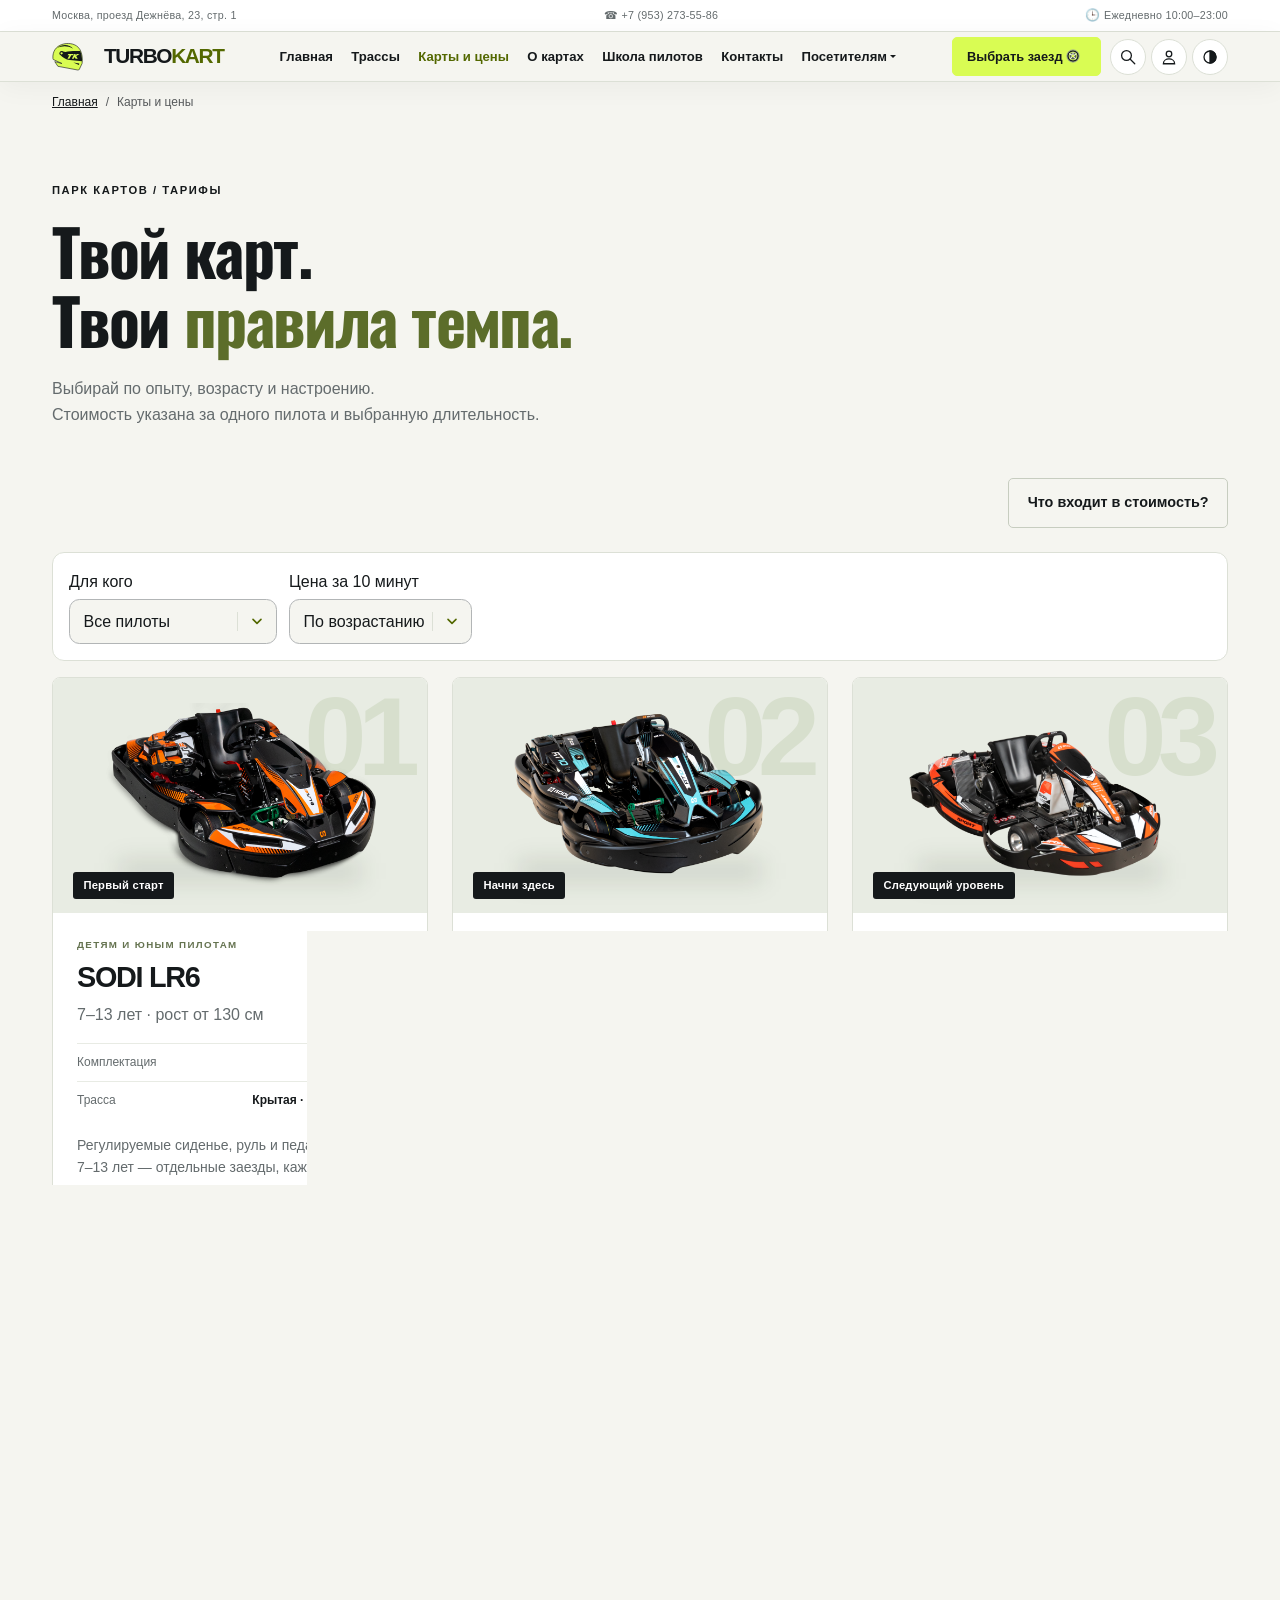
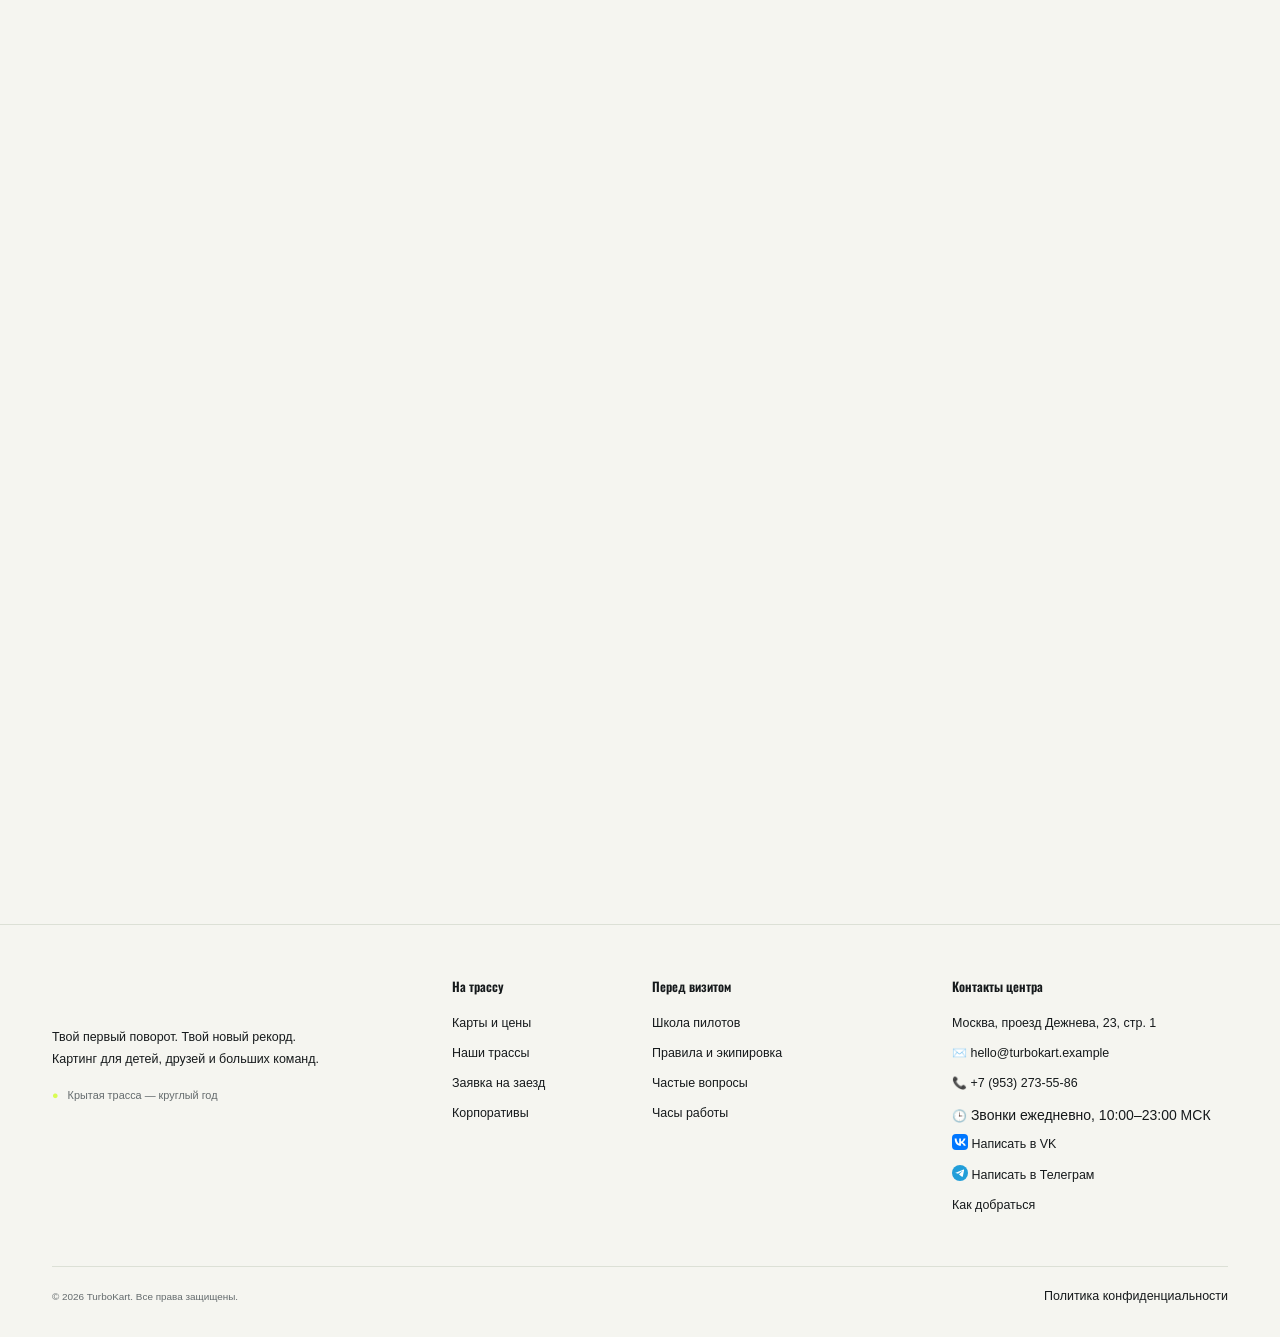
==== commit 76780959: "Обновить логотип TurboKart и значок вкладки" ====
--- a/catalog.html
+++ b/catalog.html
@@ -5,6 +5,8 @@
 <meta name="viewport" content="width=device-width, initial-scale=1">
 <meta name="description" content="TurboKart — карты для детей и взрослых, трассы и понятные тарифы за время заезда. Учебный проект.">
 <title>Карты и цены — TurboKart</title>
+<link rel="icon" type="image/png" sizes="32x32" href="images/favicon-32.png">
+<link rel="icon" type="image/svg+xml" sizes="any" href="images/turbokart-mark.svg">
 <link rel="stylesheet" href="https://cdn.jsdelivr.net/npm/bootstrap@5.3.8/dist/css/bootstrap.min.css">
 <link rel="stylesheet" href="css/custom.css?v=20261112">
 <link rel="stylesheet" href="css/racing.css?v=3">
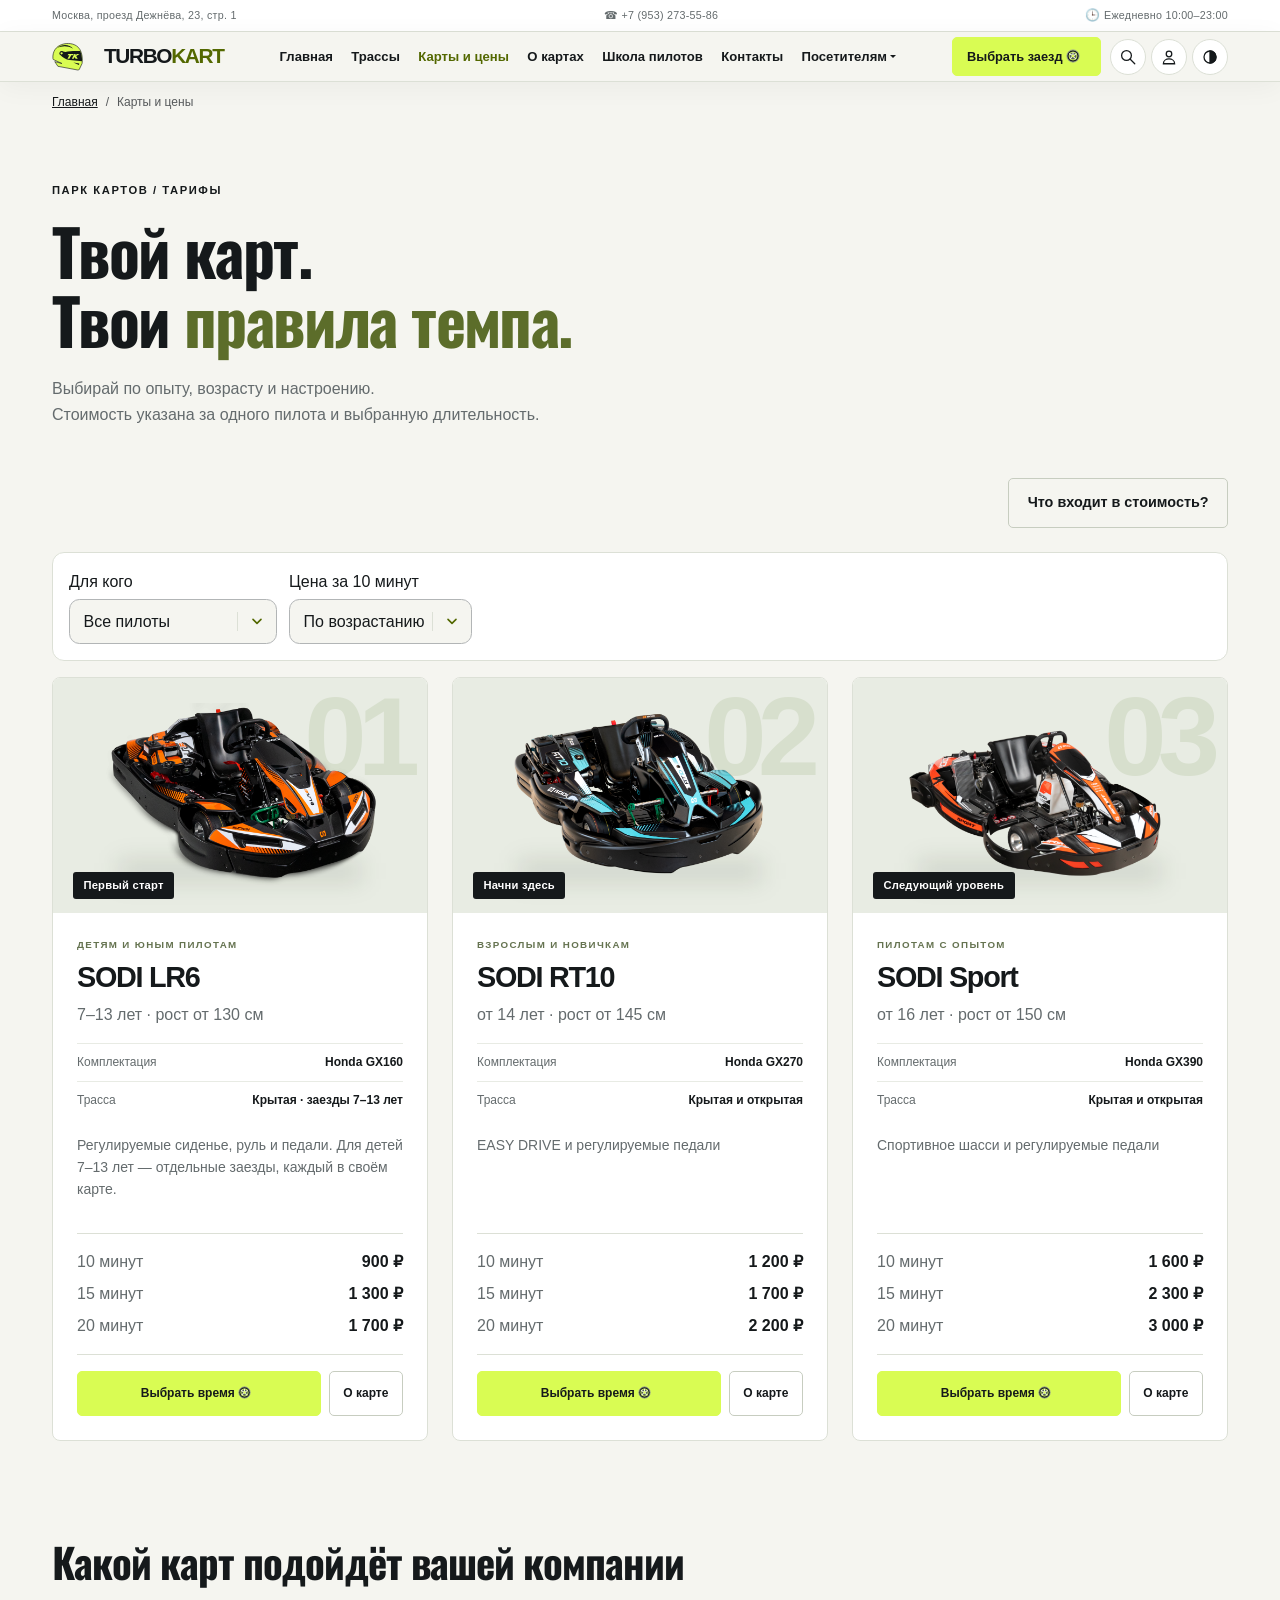
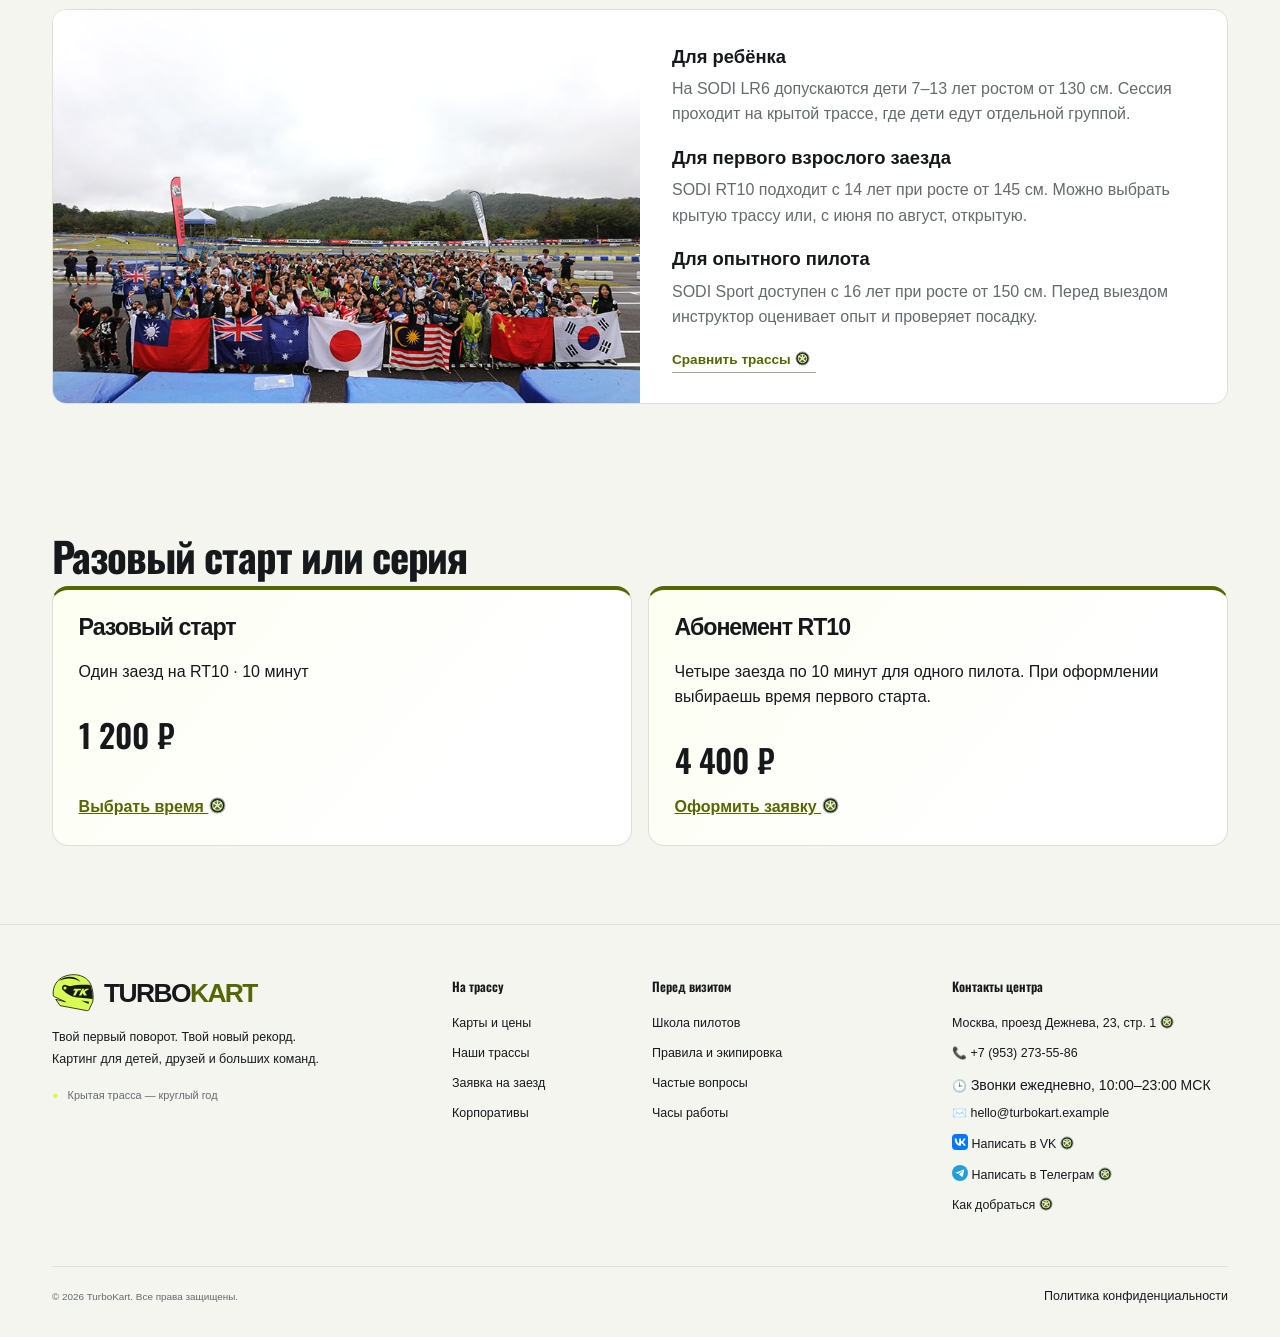
==== commit 01ba431d: "add theme transition" ====
--- a/catalog.html
+++ b/catalog.html
@@ -250,8 +250,8 @@
 <div class="col-12 col-lg-3">
 <h2>Контакты центра</h2>
 <a href="https://yandex.ru/maps/?ll=37.637686%2C55.869410&amp;pt=37.637686,55.869410&amp;z=17" target="_blank" rel="noopener">Москва, проезд Дежнева, 23, стр. 1 <span class="link-wheel" aria-hidden="true"></span></a>
+<a href="tel:+79532735586"><span class="contact-icon" aria-hidden="true">📞</span>&nbsp;+7 (953) 273-55-86</a><small class="d-block mb-2"><span class="contact-icon" aria-hidden="true">🕒</span>&nbsp;Звонки ежедневно, 10:00–23:00 МСК</small>
 <a href="mailto:hello@turbokart.example"><span class="contact-icon" aria-hidden="true">✉️</span>&nbsp;hello@turbokart.example</a>
-<a href="tel:+79532735586"><span class="contact-icon" aria-hidden="true">📞</span>&nbsp;+7 (953) 273-55-86</a><small class="d-block mb-2"><span class="contact-icon" aria-hidden="true">🕒</span>&nbsp;Звонки ежедневно, 10:00–23:00 МСК</small>
 <a href="https://vk.ru/id331658652" target="_blank" rel="noopener noreferrer"><img class="social-icon" src="images/vk.svg" alt="" width="16" height="16">&nbsp;Написать в VK <span class="link-wheel" aria-hidden="true"></span></a>
 <a href="https://t.me/artemi_daa" target="_blank" rel="noopener noreferrer"><img class="social-icon" src="images/telegram.svg" alt="" width="16" height="16">&nbsp;Написать в Телеграм <span class="link-wheel" aria-hidden="true"></span></a>
 <a href="contacts.html#location">Как добраться <span class="link-wheel" aria-hidden="true"></span></a>
